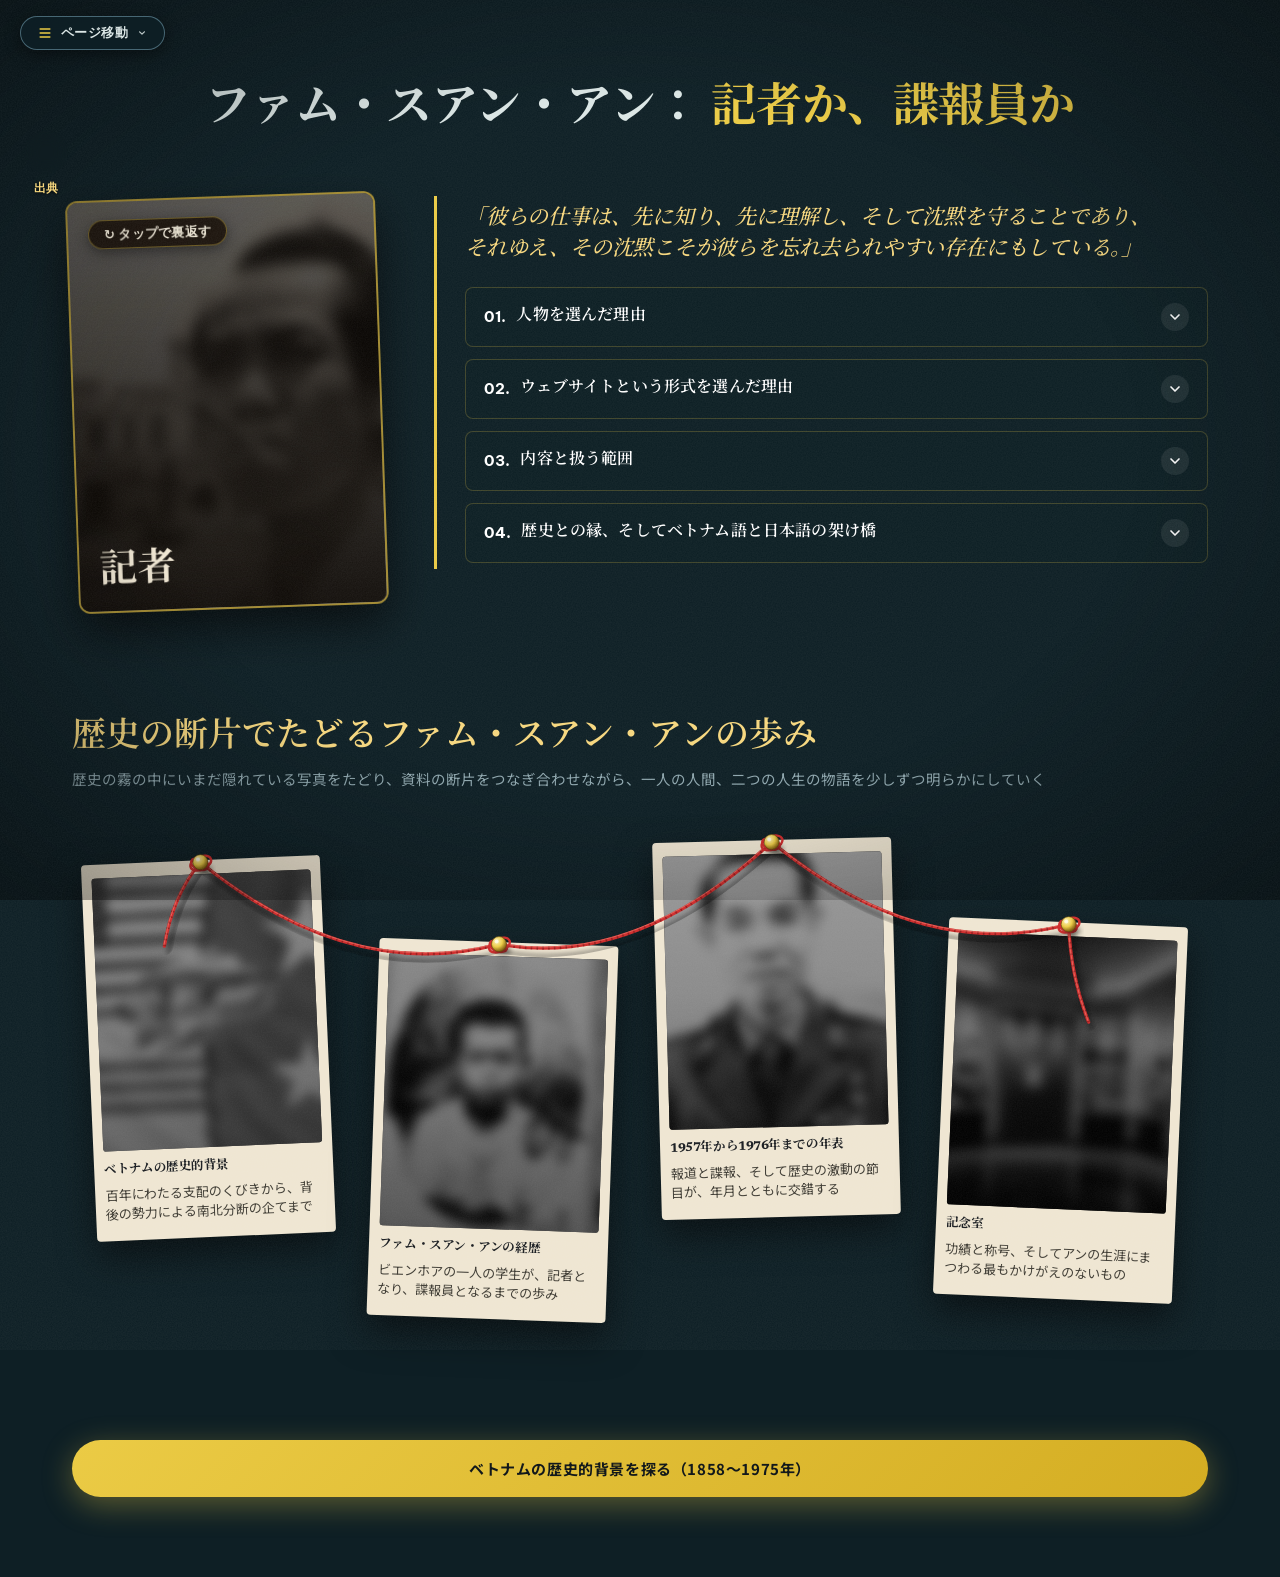
==== index.html @ 0664e12e "khung tài liệu tham khảo" ====
<!DOCTYPE html>
<html lang="ja" class="lang-ja">

<head>
  <meta charset="utf-8">
  <meta name="viewport" content="width=device-width, initial-scale=1, viewport-fit=cover">
  <title>テーマの紹介 – ファム・スアン・アン</title>
  <script>
    (function () {
      try {
        localStorage.setItem('pxa_language', 'ja');
        document.documentElement.lang = 'ja';
        document.documentElement.classList.add('lang-ja');
      } catch (e) { }
    })();
  </script>
  <link rel="preconnect" href="https://fonts.googleapis.com">
  <link rel="preconnect" href="https://fonts.gstatic.com" crossorigin>
  <link
    href="https://fonts.googleapis.com/css2?family=Be+Vietnam+Pro:ital,wght@0,300;0,400;0,500;0,600;0,700;1,400;1,600&family=Newsreader:ital,opsz,wght@0,6..72,400;0,6..72,500;0,6..72,600;0,6..72,700;1,6..72,400;1,6..72,500;1,6..72,600&family=Noto+Sans+JP:wght@400;500;700&family=Noto+Serif+JP:wght@500;600;700&display=swap"
    rel="stylesheet">
  <link rel="stylesheet" href="css/page-nav.css">
  <link rel="stylesheet" href="css/references.css">
  <style>
    :root {
      --bg: #0e1f25;
      --bg-dark: #0a161b;
      --card-bg: #16303a;
      --line: #2d4a54;
      --gold: #ebcb45;
      --gold-warm: #e6c04a;
      --gold2: #f6d77e;
      --thread: #cf2b2b;
      --paper: #efe6d2;
      --text: #dce7e6;
      --mute: #8fa7ae;
      --acc: #8fc1d4;
      --serif: "Newsreader", "Playfair Display", "Iowan Old Style", Georgia, serif;
      --sans: "Be Vietnam Pro", system-ui, -apple-system, sans-serif;
      --serif-jp: "Noto Serif JP", "Newsreader", serif;
      --sans-jp: "Noto Sans JP", "Be Vietnam Pro", sans-serif;
      box-sizing: border-box;
      padding-top: env(safe-area-inset-top, 0px);
      padding-bottom: env(safe-area-inset-bottom, 0px);
      color-scheme: dark;
    }

    html {
      scroll-padding-top: env(safe-area-inset-top, 0px);
      scroll-behavior: smooth;
    }

    *,
    *::before,
    *::after {
      box-sizing: inherit;
    }

    body {
      margin: 0;
      background: var(--bg);
      color: var(--text);
      font-family: var(--sans);
      font-size: 15px;
      line-height: 1.68;
      -webkit-font-smoothing: antialiased;
      overflow-x: hidden;
      position: relative;
    }

    /* Hiệu ứng bóng sáng và hạt grain cổ điển */
    body::before {
      content: "";
      position: fixed;
      inset: 0;
      z-index: 39;
      pointer-events: none;
      background: radial-gradient(ellipse at center, transparent 55%, rgba(0, 0, 0, .42));
    }

    body::after {
      content: "";
      position: fixed;
      left: -50%;
      top: -50%;
      width: 200%;
      height: 200%;
      z-index: 40;
      pointer-events: none;
      opacity: .05;
      background-image: url("data:image/svg+xml;utf8,<svg xmlns='http://www.w3.org/2000/svg' width='200' height='200'><filter id='n'><feTurbulence type='fractalNoise' baseFrequency='.8' numOctaves='2' stitchTiles='stitch'/><feColorMatrix values='0 0 0 0 1 0 0 0 0 1 0 0 0 0 1 0 0 0 1.2 -.1'/></filter><rect width='100%' height='100%' filter='url(%23n)'/></svg>");
      animation: grain .9s steps(5) infinite;
    }

    @keyframes grain {
      0% {
        transform: translate(0, 0);
      }

      20% {
        transform: translate(-6%, 4%);
      }

      40% {
        transform: translate(5%, -7%);
      }

      60% {
        transform: translate(-4%, -3%);
      }

      80% {
        transform: translate(7%, 5%);
      }

      100% {
        transform: translate(0, 0);
      }
    }

    .wrap {
      max-width: 1200px;
      margin: 0 auto;
      padding: 0 32px;
    }

    /* Header Hero */
    header.hero {
      padding: 82px 0 52px;
    }

    h1 {
      margin: 0;
      font-family: var(--serif);
      font-weight: 700;
      font-size: clamp(26px, 4.2vw, 46px);
      line-height: 1.25;
      color: var(--text);
      text-align: center;
      position: relative;
      transition: filter .35s;
      letter-spacing: -0.01em;
    }

    h1:hover {
      filter: drop-shadow(0 0 18px rgba(235, 203, 69, .45));
    }

    h1::after {
      content: attr(data-text);
      position: absolute;
      inset: 0;
      color: transparent;
      background: radial-gradient(circle 120px at var(--x, 50%) var(--y, 50%), #fff 0, rgba(246, 215, 126, .9) 35%, rgba(246, 215, 126, 0) 100%);
      -webkit-background-clip: text;
      background-clip: text;
      opacity: 0;
      transition: opacity .3s;
      pointer-events: none;
    }

    h1:hover::after {
      opacity: 1;
    }

    h1 .a {
      color: var(--text);
    }

    h1 .b {
      color: var(--gold);
    }

    /* Bố cục Intro: Poster + Lead */
    .intro {
      display: grid;
      grid-template-columns: 310px 1fr;
      gap: 52px;
      align-items: start;
      margin-top: 56px;
    }

    /* Poster 3D Flip Card */
    .poster {
      aspect-ratio: 3/4;
      position: relative;
      perspective: 1200px;
      transform: rotate(-2deg);
      cursor: pointer;
      -webkit-tap-highlight-color: transparent;
    }

    .poster:focus-visible {
      outline: 2px solid var(--gold);
      outline-offset: 8px;
      border-radius: 4px;
    }

    .flip {
      position: absolute;
      inset: 0;
      transform-style: preserve-3d;
      transition: transform .85s cubic-bezier(.4, .2, .2, 1);
    }

    .poster.flipped .flip {
      transform: rotateY(180deg);
    }

    .poster:not(.flipped):hover .flip {
      transform: rotateY(-6deg);
    }

    .face {
      position: absolute;
      inset: 0;
      overflow: hidden;
      border-radius: 12px;
      border: 2px solid rgba(235, 203, 69, 0.65);
      box-shadow: 0 20px 45px rgba(0, 0, 0, .65);
      -webkit-backface-visibility: hidden;
      backface-visibility: hidden;
    }

    .face::before {
      content: "";
      position: absolute;
      inset: 0;
      z-index: 1;
    }

    .face.front {
      background: #1c140d;
    }

    .face.front::before {
      background: linear-gradient(180deg, rgba(28, 20, 13, .3), rgba(14, 10, 6, .94));
    }

    .face.back {
      transform: rotateY(180deg);
      background: linear-gradient(160deg, #16303a, #0a161b);
    }

    .face.back::before {
      background: linear-gradient(180deg, transparent 45%, rgba(10, 22, 27, .92));
    }

    .face .hint {
      position: absolute;
      top: 18px;
      z-index: 2;
      padding: 7px 15px;
      border-radius: 999px;
      font-family: var(--sans);
      font-weight: 600;
      font-size: 13px;
      line-height: 1;
      backdrop-filter: blur(8px);
      -webkit-backdrop-filter: blur(8px);
      box-shadow: 0 4px 14px rgba(0, 0, 0, .45);
      letter-spacing: .02em;
    }

    .front .hint {
      left: 20px;
      background: rgba(26, 17, 10, .88);
      color: #f5eedc;
      border: 1px solid rgba(235, 203, 69, .4);
    }

    .back .hint {
      right: 20px;
      background: rgba(14, 31, 37, .88);
      color: #e4ecef;
      border: 1px solid rgba(235, 203, 69, .4);
    }

    .face .n {
      position: absolute;
      left: 20px;
      bottom: 20px;
      right: 20px;
      z-index: 2;
      font-family: var(--serif);
      font-weight: 700;
      font-size: 38px;
      line-height: 1;
      margin: 0;
    }

    .front .n {
      color: var(--paper);
    }

    .back .n {
      color: var(--text);
    }

    .face .photo {
      position: absolute;
      inset: -15px;
      z-index: 0;
      background-size: cover;
      background-repeat: no-repeat;
      filter: grayscale(1) contrast(1.15) brightness(.48) blur(6.5px);
      transition: filter .35s ease;
    }

    .front .photo {
      background-image: url('assets/images/GioiThieuDeTai/GioiThieuDeTai_NB.jpg');
      background-position: 60% 20%;
      filter: grayscale(1) sepia(.2) contrast(1.15) brightness(.45) blur(6.5px);
    }

    .back .photo {
      background-image: url('assets/images/GioiThieuDeTai/GioiThieuDeTai_TB.jpg');
      background-position: 50% 25%;
      filter: grayscale(1) contrast(1.15) brightness(.48) blur(6.5px);
    }

    /* Lead Text */
    .lead {
      border-left: 3.5px solid var(--gold);
      padding: 4px 0 6px 28px;
    }

    .lead blockquote {
      margin: 0 0 24px;
      font-family: var(--serif);
      font-style: italic;
      font-weight: 500;
      font-size: clamp(19px, 2.3vw, 26px);
      line-height: 1.45;
      color: var(--gold2);
      position: relative;
    }

    .lead blockquote.typing::after {
      content: "";
      display: inline-block;
      width: 2.5px;
      height: 1em;
      margin-left: 4px;
      background: var(--gold);
      vertical-align: -.15em;
      animation: blink .7s steps(1) infinite;
    }

    @keyframes blink {
      50% {
        opacity: 0;
      }
    }

    /* Accordion Giới thiệu đề tài */
    .lead-accordion {
      margin-top: 24px;
      display: flex;
      flex-direction: column;
      gap: 12px;
      width: 100%;
      max-width: 100%;
    }

    .acc-item {
      background: rgba(14, 31, 37, 0.45);
      border: 1px solid rgba(235, 203, 69, 0.22);
      border-radius: 8px;
      overflow: hidden;
      transition: background 0.3s ease, border-color 0.3s ease, box-shadow 0.3s ease;
    }

    .acc-item:hover {
      border-color: rgba(235, 203, 69, 0.45);
      background: rgba(18, 38, 45, 0.65);
    }

    .acc-item.open {
      background: rgba(14, 31, 37, 0.9);
      border-color: rgba(235, 203, 69, 0.6);
      box-shadow: 0 10px 28px rgba(0, 0, 0, 0.35);
    }

    .acc-trigger {
      width: 100%;
      display: flex;
      align-items: center;
      justify-content: space-between;
      gap: 16px;
      padding: 15px 18px;
      background: transparent;
      border: none;
      color: inherit;
      cursor: pointer;
      text-align: left;
      font: inherit;
      outline: none;
    }

    .acc-trigger:focus-visible {
      outline: 2px solid var(--gold);
      outline-offset: -2px;
    }

    .acc-heading {
      margin: 0;
      font-family: var(--serif);
      font-weight: 600;
      font-size: 16px;
      line-height: 1.4;
      color: #fff;
      letter-spacing: .01em;
      display: flex;
      align-items: center;
      gap: 10px;
    }

    .acc-heading b {
      color: #fff;
      font-family: var(--sans);
      font-size: 15px;
      font-weight: 700;
      flex-shrink: 0;
      transition: color 0.25s ease;
    }

    .acc-title {
      color: #fff;
      transition: color 0.25s ease;
    }

    .acc-item:hover .acc-heading b,
    .acc-item:hover .acc-title,
    .acc-item.open .acc-heading b,
    .acc-item.open .acc-title {
      color: var(--gold);
    }

    .acc-icon {
      flex-shrink: 0;
      width: 28px;
      height: 28px;
      display: flex;
      align-items: center;
      justify-content: center;
      border-radius: 50%;
      background: rgba(255, 255, 255, 0.08);
      color: #fff;
      transition: transform 0.35s cubic-bezier(0.16, 1, 0.3, 1), background 0.3s ease, color 0.3s ease;
    }

    .acc-item:hover .acc-icon {
      background: rgba(235, 203, 69, 0.18);
      color: var(--gold);
    }

    .acc-item.open .acc-icon {
      transform: rotate(180deg);
      background: rgba(235, 203, 69, 0.28);
      color: var(--gold);
    }

    .acc-panel {
      display: grid;
      grid-template-rows: 0fr;
      transition: grid-template-rows 0.35s cubic-bezier(0.16, 1, 0.3, 1);
    }

    .acc-item.open .acc-panel {
      grid-template-rows: 1fr;
    }

    .acc-panel-inner {
      overflow: hidden;
      padding: 0 18px;
      transition: padding 0.35s cubic-bezier(0.16, 1, 0.3, 1);
    }

    .acc-item.open .acc-panel-inner {
      padding: 0 18px 18px 18px;
    }

    .acc-panel-inner p {
      margin: 0;
      border-top: 1px dashed rgba(235, 203, 69, 0.2);
      padding-top: 14px;
      color: #c4d3d7;
      font-size: 14px;
      line-height: 1.75;
      font-family: var(--sans);
    }

    /* Section Board: 4 lối vào câu chuyện */
    .board {
      padding: 56px 0 90px;
    }

    .board h2 {
      font-family: var(--serif);
      font-weight: 600;
      font-size: clamp(23px, 3.2vw, 34px);
      line-height: 1.25;
      color: var(--gold2);
      margin: 0 0 8px;
    }

    .board .sub {
      color: var(--mute);
      margin: 0 0 38px;
      max-width: none;
      font-size: 14.5px;
      white-space: nowrap;
    }

    /* Dây nối hồ sơ (.strings) */
    .strings {
      position: relative;
      height: 520px;
    }

    .strings svg {
      position: absolute;
      inset: 0;
      width: 100%;
      height: 100%;
      z-index: 3;
      pointer-events: none;
      overflow: visible;
    }

    .reveal {
      fill: none;
      stroke: #fff;
      stroke-width: 18;
      stroke-linecap: round;
      stroke-dasharray: 1;
      stroke-dashoffset: 1;
    }

    .strings.on .reveal {
      stroke-dashoffset: 0;
      transition: stroke-dashoffset 3.2s ease-in-out;
    }

    .loop {
      fill: none;
      stroke: #cf2b2b;
      stroke-width: 2.4;
      opacity: 0;
    }

    .strings.on .loop {
      opacity: 1;
      transition: opacity .5s;
    }

    .card {
      position: absolute;
      width: 21%;
      background: var(--paper);
      color: #1a1d21;
      padding: 14px 10px 18px;
      border-radius: 4px;
      box-shadow: 0 16px 36px rgba(0, 0, 0, .55);
      text-decoration: none;
      transition: transform .25s cubic-bezier(0.16, 1, 0.3, 1), box-shadow .25s ease;
      display: block;
      cursor: pointer;
    }

    .card:hover,
    .card:focus-visible {
      box-shadow: 0 24px 45px rgba(0, 0, 0, .75);
      outline: 2.5px solid var(--gold);
      outline-offset: 4px;
    }

    .card::before {
      display: none;
      content: "";
      position: absolute;
      left: 50%;
      top: -7px;
      width: 16px;
      height: 16px;
      margin-left: -8px;
      border-radius: 50%;
      background: radial-gradient(circle at 35% 30%, #ff7a6b, var(--thread) 60%, #7a1414);
      z-index: 4;
      box-shadow: 0 3px 6px rgba(0, 0, 0, .6);
    }

    .ph {
      aspect-ratio: 4/5;
      margin-bottom: 12px;
      position: relative;
      overflow: hidden;
      display: flex;
      align-items: flex-end;
      padding: 10px 12px;
      font-family: var(--serif);
      font-weight: 700;
      font-size: 26px;
      line-height: 1;
      color: #fff;
      text-shadow: 0 2px 4px rgba(0, 0, 0, .85);
      border-radius: 3px;
      background: #111;
    }

    .ph::before {
      content: "";
      position: absolute;
      inset: -12px;
      background-size: cover;
      background-position: center;
      background-repeat: no-repeat;
      filter: grayscale(1) contrast(1.15) brightness(.62) blur(6px);
      z-index: 1;
      transition: transform .35s ease;
    }

    .card:hover .ph::before {
      transform: scale(1.04);
    }

    .ph::after {
      content: "";
      position: absolute;
      inset: 0;
      background: linear-gradient(180deg, rgba(0, 0, 0, 0.04) 0%, rgba(0, 0, 0, 0.12) 50%, rgba(0, 0, 0, 0.3) 100%);
      z-index: 2;
      pointer-events: none;
    }

    .card h3 {
      margin: 0 0 6px;
      font-family: var(--serif);
      font-weight: 700;
      font-size: clamp(11.5px, 0.98vw, 14.5px);
      letter-spacing: -0.035em;
      line-height: 1.25;
      color: #1a1d21;
      white-space: nowrap;
    }

    .card p {
      margin: 0;
      font-family: var(--sans);
      font-size: 13px;
      line-height: 1.48;
      color: #3f3c34;
    }

    .c1 {
      left: 1.5%;
      top: 30px;
      transform: rotate(-2.5deg);
    }

    .c1 .ph::before {
      background-image: url('assets/images/GioiThieuDeTai/GioiThieuDeTai_CoBonPhe.jpg');
      background-position: center center;
    }

    .c2 {
      left: 26.5%;
      top: 112px;
      transform: rotate(2deg);
    }

    .c2 .ph::before {
      background-image: url('assets/images/GioiThieuDeTai/GioiThieuDeTai_PXAVaoNam1936.jpg');
      background-position: center 25%;
    }

    .c3 {
      left: 51.5%;
      top: 10px;
      transform: rotate(-1.5deg);
    }

    .c3 .ph::before {
      background-image: url('assets/images/GioiThieuDeTai/GioiThieuDeTai_Timeline.jpg');
      background-position: center center;
    }

    .c4 {
      left: 76.5%;
      top: 92px;
      transform: rotate(2.5deg);
    }

    .c4 .ph::before {
      background-image: url('assets/images/GioiThieuDeTai/GioiThieuDeTai_NhaTuongNiem.jpg');
      background-position: center 40%;
    }

    .seg {
      opacity: 0;
      transition: opacity .25s;
      pointer-events: none;
    }

    .seg.hot {
      opacity: 1;
    }

    /* Nút lớn khám phá tiếp */
    .next {
      display: block;
      margin: 0 0 80px;
      padding: 18px 26px;
      border-radius: 999px;
      text-align: center;
      text-decoration: none;
      font-family: var(--sans);
      font-weight: 700;
      font-size: clamp(13px, 1.6vw, 15px);
      line-height: 1.4;
      text-transform: uppercase;
      letter-spacing: .04em;
      color: #12181b;
      background: linear-gradient(135deg, #ebcb45 0%, #d4ad22 100%);
      box-shadow: 0 8px 30px rgba(235, 203, 69, .35);
      transition: box-shadow .25s, transform .25s;
    }

    .next:hover,
    .next:focus-visible {
      box-shadow: 0 12px 38px rgba(235, 203, 69, .55);
      transform: translateY(-2px);
      outline: 2px solid var(--paper);
      outline-offset: 4px;
    }

    /* ==========================================================================
       BỘ CHỌN ĐA NGÔN NGỮ NỔI: TIẾNG VIỆT / TIẾNG NHẬT (GÓC TRÊN BÊN PHẢI)
       ========================================================================== */
    .lang-switcher {
      position: fixed;
      top: 16px;
      right: 20px;
      z-index: 120;
      display: inline-flex;
      align-items: center;
      gap: 3px;
      padding: 4px 6px;
      background: rgba(14, 31, 37, 0.92);
      border: 1.5px solid rgba(143, 193, 212, 0.35);
      border-radius: 999px;
      backdrop-filter: blur(8px);
      -webkit-backdrop-filter: blur(8px);
      box-shadow: 0 4px 16px rgba(0, 0, 0, .45);
      transition: border-color .2s, transform .2s;
      font-family: var(--sans);
    }

    .lang-switcher:hover {
      border-color: var(--gold);
      transform: translateY(-1px);
    }

    .lang-btn {
      background: transparent;
      border: 0;
      color: var(--mute);
      font-family: inherit;
      font-size: 12px;
      font-weight: 600;
      padding: 5px 12px;
      border-radius: 999px;
      cursor: pointer;
      letter-spacing: .03em;
      transition: all .2s ease;
    }

    .lang-btn:hover {
      color: #fff;
    }

    .lang-btn.active {
      background: linear-gradient(135deg, #ebcb45 0%, #d4ad22 100%);
      color: #12181b;
      box-shadow: 0 2px 8px rgba(235, 203, 69, .35);
    }

    .lang-divider {
      color: rgba(255, 255, 255, 0.2);
      font-size: 11px;
      user-select: none;
    }

    @media (max-width: 720px) {
      .lang-switcher {
        top: 12px;
        right: 12px;
        padding: 3px 5px;
      }

      .lang-btn {
        padding: 4px 8px;
        font-size: 11px;
      }
    }

    /* Footer */
    footer {
      border-top: 1px solid var(--line);
      padding: 26px 0 32px;
      color: var(--mute);
      font-size: 13.5px;
      text-align: center;
    }

    /* Định dạng font tiếng Nhật */
    html[lang=ja] body,
    html[lang=ja] .next,
    html[lang=ja] .card p,
    html[lang=ja] .lead p,
    html[lang=ja] footer {
      font-family: var(--sans-jp);
      text-wrap: normal;
      line-break: strict;
      word-break: normal;
      overflow-wrap: break-word;
    }

    html[lang=ja] .acc-panel-inner p {
      font-family: var(--sans-jp);
      text-wrap: pretty;
      line-break: strict;
      word-break: normal;
      overflow-wrap: break-word;
    }

    /* Tiêu đề và số năm dùng Newsreader (kết hợp Noto Serif JP cho chữ Nhật) */
    html[lang=ja] h1,
    html[lang=ja] h2,
    html[lang=ja] h3,
    html[lang=ja] .poster .n,
    html[lang=ja] .yr,
    html[lang=ja] .year,
    html[lang=ja] .poster small {
      font-family: "Newsreader", "Noto Serif JP", serif;
      text-wrap: normal;
      line-break: strict;
      word-break: normal;
    }

    html[lang=ja] .card h3 {
      font-family: "Newsreader", "Noto Serif JP", serif;
      text-wrap: normal;
      white-space: nowrap;
      letter-spacing: -0.035em;
      line-break: strict;
      word-break: normal;
    }

    /* Trích dẫn các thứ dùng Noto Serif JP */
    html[lang=ja] blockquote,
    html[lang=ja] .lead blockquote,
    html[lang=ja] q,
    html[lang=ja] cite {
      font-family: "Noto Serif JP", "Newsreader", serif;
      text-wrap: normal;
      width: 100%;
      line-break: strict;
      word-break: normal;
    }

    html[lang=ja] .lead blockquote {
      font-size: clamp(16px, 1.8vw, 21px);
      line-height: 1.5;
      letter-spacing: -0.01em;
      white-space: pre-line;
    }

    /* Responsive */
    @media (max-width: 860px) {
      .board .sub {
        white-space: normal;
      }

      .intro {
        grid-template-columns: 1fr;
        gap: 36px;
      }

      .poster {
        max-width: 290px;
        margin: 0 auto;
      }

      .strings {
        height: auto;
        padding-left: 34px;
        display: grid;
        gap: 34px;
      }

      .strings svg {
        display: none;
      }

      .strings::before {
        content: "";
        position: absolute;
        left: 10px;
        top: 0;
        bottom: 0;
        width: 2.5px;
        background: var(--thread);
      }

      .card {
        position: relative;
        width: 100%;
        left: auto !important;
        top: auto !important;
        transform: none !important;
      }

      .card::before {
        display: block;
        left: -24px;
        top: 22px;
        margin: 0;
      }

      .ph {
        aspect-ratio: 16/9;
      }
    }

    @media (prefers-reduced-motion: reduce) {

      .flip,
      .next,
      .card,
      .lead blockquote.typing::after,
      body::after {
        transition: none !important;
        animation: none !important;
      }

      .poster:not(.flipped):hover .flip {
        transform: none;
      }

      .reveal {
        stroke-dashoffset: 0 !important;
        transition: none !important;
      }

      .loop {
        opacity: 1;
        transition: none !important;
      }
    }
  </style>
</head>

<body>
  <!-- Bộ điều hướng chuyển trang dạng dropdown (ở góc trên bên trái) -->
  <nav class="page-nav-dropdown" id="pageNavDropdown" aria-label="Điều hướng các trang">
    <button type="button" class="page-nav-btn" id="pageNavBtn" aria-expanded="false" aria-haspopup="true"
      title="Chuyển đến trang khác">
      <svg class="page-nav-icon" viewBox="0 0 20 20" fill="currentColor" width="16" height="16" aria-hidden="true">
        <path fill-rule="evenodd"
          d="M3 5a1 1 0 011-1h12a1 1 0 110 2H4a1 1 0 01-1-1zm0 5a1 1 0 011-1h12a1 1 0 110 2H4a1 1 0 01-1-1zm0 5a1 1 0 011-1h12a1 1 0 110 2H4a1 1 0 01-1-1z"
          clip-rule="evenodd"></path>
      </svg>
      <span class="page-nav-label" id="pageNavLabel">Chuyển trang</span>
      <svg class="page-nav-arrow" viewBox="0 0 20 20" fill="currentColor" width="12" height="12" aria-hidden="true">
        <path fill-rule="evenodd"
          d="M5.293 7.293a1 1 0 011.414 0L10 10.586l3.293-3.293a1 1 0 111.414 1.414l-4 4a1 1 0 01-1.414 0l-4-4a1 1 0 010-1.414z"
          clip-rule="evenodd"></path>
      </svg>
    </button>
    <div class="page-nav-menu" id="pageNavMenu" role="menu">
      <div class="page-nav-header">
        <span class="page-nav-header-title" id="pageNavHeaderTitle">DANH MỤC TRANG</span>
      </div>
      <a href="index.html" class="page-nav-item active" data-page="intro" role="menuitem">
        <span class="page-nav-item-icon">📖</span>
        <span class="page-nav-item-text" data-vi="1. Giới thiệu đề tài" data-ja="1. テーマの紹介">1. Giới thiệu đề
          tài</span>
        <span class="page-nav-curr-tag" data-vi="Đang xem" data-ja="表示中">Đang xem</span>
      </a>
      <a href="context.html" class="page-nav-item" data-page="context" role="menuitem">
        <span class="page-nav-item-icon">⏳</span>
        <span class="page-nav-item-text" data-vi="2. Bối cảnh lịch sử" data-ja="2. 歴史的背景">2. Bối cảnh lịch sử</span>
        <span class="page-nav-curr-tag" data-vi="Đang xem" data-ja="表示中">Đang xem</span>
      </a>
      <a href="bio.html" class="page-nav-item" data-page="bio" role="menuitem">
        <span class="page-nav-item-icon">👤</span>
        <span class="page-nav-item-text" data-vi="3. Tiểu sử (Trước 1957)" data-ja="3. 経歴（1957年以前）">3. Tiểu sử (Trước
          1957)</span>
        <span class="page-nav-curr-tag" data-vi="Đang xem" data-ja="表示中">Đang xem</span>
      </a>
      <a href="timeline.html" class="page-nav-item" data-page="timeline" role="menuitem">
        <span class="page-nav-item-icon">⏱️</span>
        <span class="page-nav-item-text" data-vi="4. Dòng thời gian (1957–1976)" data-ja="4. 年表（1957～1976年）">4.
          Dòng thời gian (1957–1976)</span>
        <span class="page-nav-curr-tag" data-vi="Đang xem" data-ja="表示中">Đang xem</span>
      </a>
      <a href="postwar.html" class="page-nav-item" data-page="postwar" role="menuitem">
        <span class="page-nav-item-icon">🕊️</span>
        <span class="page-nav-item-text" data-vi="5. Phòng lưu niệm Phạm Xuân Ẩn" data-ja="5. 諜報員ファム・スアン・アン記念館">5. Phòng
          lưu niệm
          Phạm Xuân Ẩn</span>
        <span class="page-nav-curr-tag" data-vi="Đang xem" data-ja="表示中">Đang xem</span>
      </a>
    </div>
  </nav>

  <!-- Nút Nguồn nổi duy nhất kéo theo dọc trang Giới thiệu đề tài -->
  <button type="button" class="ref-trigger-btn page-floating-ref-btn" id="introPageRefBtn" aria-label="Xem tài liệu tham khảo & nguồn trích dẫn" title="Xem tài liệu tham khảo & nguồn trích dẫn">
    <div class="ref-btn-icon-circle">
      <svg viewBox="0 0 24 24" fill="none" stroke="currentColor" stroke-width="1.8" stroke-linecap="round" stroke-linejoin="round" aria-hidden="true">
        <path d="M2 3h6a4 4 0 0 1 4 4v14a3 3 0 0 0-3-3H2z"></path>
        <path d="M22 3h-6a4 4 0 0 0-4 4v14a3 3 0 0 1 3-3h7z"></path>
      </svg>
    </div>
    <span class="ref-btn-label">Nguồn</span>
  </button>

  <!-- Bộ chọn đa ngôn ngữ nổi đã được gỡ bỏ -->

  <div class="wrap">
    <header class="hero">
      <h1 data-text="ファム・スアン・アン：記者か、諜報員か"><span class="a">ファム・スアン・アン：</span> <span class="b">記者か、諜報員か</span></h1>
      <div class="intro">
        <!-- Poster 3D lật 2 mặt -->
        <div class="poster" id="poster" role="button" tabindex="0" aria-pressed="false"
          aria-label="ファム・スアン・アンのポスター：タップで記者の面と諜報員の面を切り替え">
          <div class="flip">
            <div class="face front">
              <div class="photo" aria-hidden="true"></div>
              <span class="hint">↻ タップで裏返す</span>
              <div class="n">記者</div>
            </div>
            <div class="face back">
              <div class="photo" aria-hidden="true"></div>
              <span class="hint">↻ タップで裏返す</span>
              <div class="n">諜報員</div>
            </div>
          </div>
        </div>

        <!-- Khối diễn giải đề tài (Dạng Accordion bấm mở) -->
        <div class="lead">
          <blockquote>「彼らの仕事は、先に知り、先に理解し、そして沈黙を守ることであり、
            それゆえ、その沈黙こそが彼らを忘れ去られやすい存在にもしている。」</blockquote>

          <div class="lead-accordion" id="leadAccordion">
            <div class="acc-item">
              <button type="button" class="acc-trigger" aria-expanded="false">
                <h3 class="acc-heading"><b>01.</b> <span class="acc-title">人物を選んだ理由</span></h3>
                <span class="acc-icon" aria-hidden="true">
                  <svg viewBox="0 0 24 24" width="16" height="16" fill="none" stroke="currentColor" stroke-width="2.5"
                    stroke-linecap="round" stroke-linejoin="round">
                    <polyline points="6 9 12 15 18 9"></polyline>
                  </svg>
                </span>
              </button>
              <div class="acc-panel">
                <div class="acc-panel-inner">
                  <p>
                    ベトナムの抗戦といえば、人々はディエンビエンフーの勝利のような輝かしい勝利や、ヴォー・グエン・ザップ大将のように歴史に名を刻んだ将軍たちを思い浮かべることが多い。しかし、それらの勝利を支えたものには、戦線の背後で人知れず活動した人々、すなわち諜報部門の<span
                      style="white-space:nowrap">存在もあった。</span><br><br>調べ始めると、私たちは、これがあまり知られていない空白であり、そこにはファム・ゴック・タオ、ヴー・ゴック・ニャ、ダン・チャン・ドゥックなど、人生も名前もすべて闇の中に捧げた大勢の人々がいることに気づいた。その中でも、ファム・スアン・アンは、二つの顔を持つその生涯によって、私たちを特に強く<span
                      style="white-space:nowrap">引きつけた。</span><br><br>ファム・スアン・アンは、498件の報告と戦略文書を根拠地に送った諜報員であると同時に、ロイター通信と『タイム』誌の優れた記者でもあった。まさにこの二つの役割を併せ持っていたことが、私たちのプロジェクトの<span
                      style="white-space:nowrap">出発点となった。</span>
                  </p>
                </div>
              </div>
            </div>

            <div class="acc-item">
              <button type="button" class="acc-trigger" aria-expanded="false">
                <h3 class="acc-heading"><b>02.</b> <span class="acc-title">ウェブサイトという形式を選んだ理由</span></h3>
                <span class="acc-icon" aria-hidden="true">
                  <svg viewBox="0 0 24 24" width="16" height="16" fill="none" stroke="currentColor" stroke-width="2.5"
                    stroke-linecap="round" stroke-linejoin="round">
                    <polyline points="6 9 12 15 18 9"></polyline>
                  </svg>
                </span>
              </button>
              <div class="acc-panel">
                <div class="acc-panel-inner">
                  <p>
                    ファム・スアン・アンの生涯は、ラリー・バーマンの『完璧なスパイ』、ジャン・クロード・ポモンティの『おとなしいベトナム人』、グエン・ティ・ゴック・ハイの『ファム・スアン・アン――名前のとおりに生きた男』をはじめ、多くの書籍や記事で語られてきた。そのため、私たちが関心を寄せたのは、それらの資料を新しい形でいかに読者にとって身近なものにするかということであった。<br><br>この方向性から、私たちは年表、写真、歴史資料を組み合わせたウェブサイトを作成した。節目を時系列に沿って並べることで、読者はアンの歩みを容易にたどることができ、同時に、記者としての活動、諜報任務、そしてベトナム史の激動との関係をはっきりと<span
                      style="white-space:nowrap">見て取ることができる。</span>
                  </p>
                </div>
              </div>
            </div>

            <div class="acc-item">
              <button type="button" class="acc-trigger" aria-expanded="false">
                <h3 class="acc-heading"><b>03.</b> <span class="acc-title">内容と扱う範囲</span></h3>
                <span class="acc-icon" aria-hidden="true">
                  <svg viewBox="0 0 24 24" width="16" height="16" fill="none" stroke="currentColor" stroke-width="2.5"
                    stroke-linecap="round" stroke-linejoin="round">
                    <polyline points="6 9 12 15 18 9"></polyline>
                  </svg>
                </span>
              </button>
              <div class="acc-panel">
                <div class="acc-panel-inner">
                  <p>
                    このウェブサイトは、ベトナムの歴史的背景から始まり、ファム・スアン・アンの幼少期と1945年8月に革命に参加するという転機を経て、アメリカでのジャーナリズム留学に向けた準備と出発に至るまで、読者を<span
                      style="white-space:nowrap">導いていく。</span><br><br>このウェブサイトの中心となるのは、アンが記者と諜報員という二つの顔を持って同時に活動し、やがて秘密活動の年月が幕を閉じ、諜報員としての正体が公になるまでの、1957～1976年の<span
                      style="white-space:nowrap">時期である。</span><br><br>また、このウェブサイトでは、アンの戦功や功績、そして戦後の質素な暮らしについても紹介しており、読者が特別な活動の年月の背後にある人物像を、より全体的に<span
                      style="white-space:nowrap">捉えられるようにしている。</span>
                  </p>
                </div>
              </div>
            </div>

            <div class="acc-item">
              <button type="button" class="acc-trigger" aria-expanded="false">
                <h3 class="acc-heading"><b>04.</b> <span class="acc-title">歴史との縁、そしてベトナム語と日本語の架け橋</span></h3>
                <span class="acc-icon" aria-hidden="true">
                  <svg viewBox="0 0 24 24" width="16" height="16" fill="none" stroke="currentColor" stroke-width="2.5"
                    stroke-linecap="round" stroke-linejoin="round">
                    <polyline points="6 9 12 15 18 9"></polyline>
                  </svg>
                </span>
              </button>
              <div class="acc-panel">
                <div class="acc-panel-inner">
                  <p>
                    このプロジェクトは、グエン・ティ・ゴック・ハイの著書『ファム・スアン・アン――名前のとおりに生きた男』を翻訳者の澁谷由紀が日本語に訳したものに、私たちが偶然出会ったという、特別な縁から始まった。そのことがきっかけとなり、私たちは大学の4年間学んできた日本語そのものを使って、その物語を新しい形で語り継ぎ、ベトナム民族の英雄を世界の人々に<span
                      style="white-space:nowrap">紹介したいと考えるようになった。</span><br><br>さらに、これは私たちがファム・スアン・アンに、そしてより広くは、今日のベトナムに平和をもたらすために人知れず尽くし、犠牲となった世代の人々に、感謝の気持ちを表す方法でもある。私たちは、一つのウェブサイトでアンの生涯をすべて語り尽くすことはできず、闇の中に眠ったままの人々すべての名を挙げることもできないと<span
                      style="white-space:nowrap">理解している。</span><br><br>しかし、読んだあとに、ファム・スアン・アンを知り、どのような人物であったかを理解し、その背後には人知れず生きた数多くの人々がいたことを心に留めてくれる人が一人でも増えたなら、それは私たちにとって<span
                      style="white-space:nowrap">意義ある成功である。</span>
                  </p>
                </div>
              </div>
            </div>
          </div>
        </div>
      </div>
    </header>

    <!-- Khối 4 lối vào câu chuyện -->
    <section class="board">
      <h2>歴史の断片でたどるファム・スアン・アンの歩み</h2>
      <p class="sub">歴史の霧の中にいまだ隠れている写真をたどり、資料の断片をつなぎ合わせながら、一人の人間、二つの人生の物語を少しずつ明らかにしていく</p>
      <div class="strings" id="strings">
        <svg id="web" aria-hidden="true"></svg>
        <a class="card c1" href="javascript:void(0)">
          <div class="ph"></div>
          <h3>ベトナムの歴史的背景</h3>
          <p>百年にわたる支配のくびきから、背後の勢力による南北分断の企てまで</p>
        </a>
        <a class="card c2" href="javascript:void(0)">
          <div class="ph"></div>
          <h3>ファム・スアン・アンの経歴</h3>
          <p>ビエンホアの一人の学生が、記者となり、諜報員となるまでの歩み</p>
        </a>
        <a class="card c3" href="javascript:void(0)">
          <div class="ph"></div>
          <h3>1957年から1976年までの年表</h3>
          <p>報道と諜報、そして歴史の激動の節目が、年月とともに交錯する</p>
        </a>
        <a class="card c4" href="javascript:void(0)">
          <div class="ph"></div>
          <h3>記念室</h3>
          <p>功績と称号、そしてアンの生涯にまつわる最もかけがえのないもの</p>
        </a>
      </div>
    </section>

    <!-- Nút lớn dẫn sang trang Bối cảnh lịch sử -->
    <a class="next" href="context.html">ベトナムの歴史的背景を探る（1858～1975年）</a>
  </div>

  <!-- Nạp các script chung của hệ thống -->
  <script src="js/lang.js"></script>
  <script src="js/page-nav.js"></script>

  <script>
    var s = document.getElementById('strings'),
      svg = document.getElementById('web'),
      NS = 'http://www.w3.org/2000/svg';
    var h1 = document.querySelector('h1'),
      bq = document.querySelector('.lead blockquote');
    var reduce = window.matchMedia('(prefers-reduced-motion:reduce)').matches;
    var P = [], W_ = [], upd = [], segs = [];

    function E(t, a, p) {
      var e = document.createElementNS(NS, t);
      for (var k in a) e.setAttribute(k, a[k]);
      (p || svg).appendChild(e);
      return e;
    }

    function segD(i) {
      var w = W_[i], b = P[i];
      if (i === 0) {
        var sx = b.x - 36, sy = b.y + 84,
          mx = (sx + b.x) / 2, my = (sy + b.y) / 2,
          cx = b.x - 28, cy = b.y + 34;
        return 'M' + sx + ' ' + sy + ' Q' + (mx + (cx - mx) * w) + ' ' + (my + (cy - my) * w) + ' ' + b.x + ' ' + b.y;
      }
      var a = P[i - 1], L = Math.hypot(b.x - a.x, b.y - a.y);
      return 'M' + a.x + ' ' + a.y + ' Q' + ((a.x + b.x) / 2) + ' ' + ((a.y + b.y) / 2 + L * .26 * w) + ' ' + b.x + ' ' + b.y;
    }

    function fullD() {
      var d = segD(0);
      for (var i = 1; i < P.length; i++) d += segD(i).replace(/^M[^Q]*/, ' ');
      var z = P[P.length - 1];
      return d + ' Q' + (z.x + 2) + ' ' + (z.y + 52) + ' ' + (z.x + 20) + ' ' + (z.y + 98);
    }

    function redraw() {
      var d = fullD();
      upd.forEach(function (e) { e.setAttribute('d', d); });
      segs.forEach(function (pr, i) {
        var sd = segD(i);
        pr.forEach(function (e) { e.setAttribute('d', sd); });
      });
    }

    function build() {
      svg.innerHTML = '';
      upd = [];
      segs = [];
      if (window.matchMedia('(max-width:860px)').matches) return;
      var W = s.clientWidth, H = s.clientHeight;
      svg.setAttribute('viewBox', '0 0 ' + W + ' ' + H);
      svg.setAttribute('width', W);
      svg.setAttribute('height', H);

      P = [].map.call(s.querySelectorAll('.card'), function (c) {
        var m = getComputedStyle(c).transform, a = 0;
        if (m && m !== 'none') {
          var v = m.match(/matrix\(([^)]+)\)/)[1].split(',');
          a = Math.atan2(+v[1], +v[0]);
        }
        var r = c.offsetHeight / 2 - 2,
          cx = c.offsetLeft + c.offsetWidth / 2,
          cy = c.offsetTop + c.offsetHeight / 2;
        return { x: cx + r * Math.sin(a), y: cy - r * Math.cos(a) };
      });
      W_ = P.map(function () { return 1; });

      var d = fullD();
      var df = E('defs');
      var f = E('filter', { id: 'bl', x: '-20%', y: '-20%', width: '140%', height: '140%' }, df);
      E('feGaussianBlur', { stdDeviation: '2.5' }, f);

      var g = E('radialGradient', { id: 'pg', cx: '35%', cy: '30%', r: '70%' }, df);
      [['0', '#fff3b8'], ['.55', '#ebcb45'], ['1', '#7d5d0c']].forEach(function (o) {
        E('stop', { offset: o[0], 'stop-color': o[1] }, g);
      });

      var mk = E('mask', { id: 'mk', maskUnits: 'userSpaceOnUse', x: -60, y: -40, width: W + 120, height: H + 160 }, df);
      upd.push(E('path', { d: d, pathLength: 1, 'class': 'reveal' }, mk));

      var G = E('g', { mask: 'url(#mk)' });
      upd.push(E('path', { d: d, transform: 'translate(4 8)', fill: 'none', stroke: 'rgba(0,0,0,.5)', 'stroke-width': 3.4, filter: 'url(#bl)' }, G));
      upd.push(E('path', { d: d, fill: 'none', stroke: '#cf2b2b', 'stroke-width': 3.2, 'stroke-linecap': 'round' }, G));
      upd.push(E('path', { d: d, fill: 'none', stroke: '#6e1010', 'stroke-width': 3.2, 'stroke-dasharray': '1.6 4.2', opacity: .55 }, G));
      upd.push(E('path', { d: d, transform: 'translate(-.5 -1)', fill: 'none', stroke: '#ff9d8c', 'stroke-width': .9, opacity: .5 }, G));

      P.forEach(function (p, i) {
        var gg = E('g', { 'class': 'seg', 'data-i': i }, G);
        segs[i] = [
          E('path', { d: segD(i), fill: 'none', stroke: '#ff5a48', 'stroke-width': 9, opacity: .5, filter: 'url(#bl)' }, gg),
          E('path', { d: segD(i), fill: 'none', stroke: '#ff6b5a', 'stroke-width': 3.6, 'stroke-linecap': 'round' }, gg)
        ];
      });

      var z = P[P.length - 1],
        td = 'M' + z.x + ' ' + z.y + ' Q' + (z.x + 2) + ' ' + (z.y + 52) + ' ' + (z.x + 20) + ' ' + (z.y + 98),
        tg = E('g', { 'class': 'seg', 'data-i': P.length - 1 }, G);
      E('path', { d: td, fill: 'none', stroke: '#ff5a48', 'stroke-width': 9, opacity: .5, filter: 'url(#bl)' }, tg);
      E('path', { d: td, fill: 'none', stroke: '#ff6b5a', 'stroke-width': 3.6, 'stroke-linecap': 'round' }, tg);

      P.forEach(function (p, i) {
        var dl = 'transition-delay:' + (i * .95 + .2) + 's';
        E('ellipse', { cx: p.x, cy: p.y + 1, rx: 11, ry: 6.5, transform: 'rotate(-24 ' + p.x + ' ' + p.y + ')', 'class': 'loop', style: dl });
        E('ellipse', { cx: p.x, cy: p.y + 2, rx: 9, ry: 5.5, transform: 'rotate(18 ' + p.x + ' ' + p.y + ')', 'class': 'loop', style: dl });
        E('ellipse', { cx: p.x + 4, cy: p.y + 7, rx: 8, ry: 4, fill: 'rgba(0,0,0,.45)', filter: 'url(#bl)' });
        E('circle', { cx: p.x, cy: p.y, r: 7.5, fill: 'url(#pg)', stroke: '#5e4508', 'stroke-width': .6 });
        E('circle', { cx: p.x - 2.4, cy: p.y - 2.6, r: 2, fill: '#fff', opacity: .65 });
      });
    }

    /* Hiệu ứng kéo căng sợi chỉ đỏ khi bấm vào card */
    var busy = false;
    function pull(i, done) {
      if (busy) return;
      busy = true;
      if (reduce) { if (done) done(); busy = false; return; }
      var t0 = performance.now(), T1 = 220, T2 = 900, fired = false;
      (function f(now) {
        var t = now - t0;
        if (t < T1) W_[i] = 1 - t / T1;
        else if (t < T1 + T2) {
          var u = (t - T1) / T2;
          W_[i] = 1 - Math.exp(-5 * u) * Math.cos(16 * u);
        } else {
          W_[i] = 1;
          redraw();
          busy = false;
          return;
        }
        if (!fired && t >= T1 + 80) { fired = true; if (done) done(); }
        redraw();
        requestAnimationFrame(f);
      })(t0);
    }

    [].forEach.call(s.querySelectorAll('.card'), function (c, i) {
      function hot(on) {
        [].forEach.call(svg.querySelectorAll('.seg'), function (g) {
          if (+g.getAttribute('data-i') <= i) g.classList.toggle('hot', on);
        });
      }
      c.addEventListener('mouseenter', function () { hot(true); });
      c.addEventListener('mouseleave', function () { hot(false); });
      c.addEventListener('focus', function () { hot(true); });
      c.addEventListener('blur', function () { hot(false); });
      c.addEventListener('click', function (e) {
        e.preventDefault();
        pull(i);
      });
      c.addEventListener('keydown', function (e) {
        if (e.key === 'Enter' || e.key === ' ') {
          e.preventDefault();
          pull(i);
        }
      });
    });

    /* Xử lý Accordion Giới thiệu đề tài: bấm mở từng mục */
    var accItems = document.querySelectorAll('.acc-item');
    accItems.forEach(function (item) {
      var btn = item.querySelector('.acc-trigger');
      if (!btn) return;
      btn.addEventListener('click', function () {
        var isOpen = item.classList.contains('open');
        // Đóng các mục khác để thả xuống từng cái một
        accItems.forEach(function (other) {
          other.classList.remove('open');
          var otherBtn = other.querySelector('.acc-trigger');
          if (otherBtn) otherBtn.setAttribute('aria-expanded', 'false');
        });
        if (!isOpen) {
          item.classList.add('open');
          btn.setAttribute('aria-expanded', 'true');
        }
        // Cập nhật lại đường vẽ chỉ đỏ sau khi animation hoàn tất
        setTimeout(function () {
          if (typeof build === 'function') build();
        }, 360);
      });
    });

    /* Poster lật: tình báo / nhà báo */
    var poster = document.getElementById('poster');
    function flip() {
      var on = poster.classList.toggle('flipped');
      poster.setAttribute('aria-pressed', on);
    }
    poster.addEventListener('click', flip);
    poster.addEventListener('keydown', function (e) {
      if (e.key === 'Enter' || e.key === ' ') {
        e.preventDefault();
        flip();
      }
    });

    /* Dữ liệu dịch song ngữ VI / 日本語 */
    var I = [
      ['h1 .a', ['ファム・スアン・アン：']],
      ['h1 .b', ['記者か、諜報員か']],
      ['.poster .n', ['記者', '諜報員']],
      ['.poster .hint', ['↻ タップで裏返す', '↻ タップで裏返す']],
      ['.lead blockquote', ['「彼らの仕事は、先に知り、先に理解し、そして沈黙を守ることであり、\nそれゆえ、その沈黙こそが彼らを忘れ去られやすい存在にもしている。」']],
      ['.acc-title', [
        '人物を選んだ理由',
        'ウェブサイトという形式を選んだ理由',
        '内容と扱う範囲',
        '歴史との縁、そしてベトナム語と日本語の架け橋'
      ]],
      ['.acc-panel-inner p', [
        'ベトナムの抗戦といえば、人々はディエンビエンフーの勝利のような輝かしい勝利や、ヴォー・グエン・ザップ大将のように歴史に名を刻んだ将軍たちを思い浮かべることが多い。しかし、それらの勝利を支えたものには、戦線の背後で人知れず活動した人々、すなわち諜報部門の<span style="white-space:nowrap">存在もあった。</span><br><br>調べ始めると、私たちは、これがあまり知られていない空白であり、そこにはファム・ゴック・タオ、ヴー・ゴック・ニャ、ダン・チャン・ドゥックなど、人生も名前もすべて闇の中に捧げた大勢の人々がいることに気づいた。その中でも、ファム・スアン・アンは、二つの顔を持つその生涯によって、私たちを特に強く<span style="white-space:nowrap">引きつけた。</span><br><br>ファム・スアン・アンは、498件の報告と戦略文書を根拠地に送った諜報員であると同時に、ロイター通信と『タイム』誌の優れた記者でもあった。まさにこの二つの役割を併せ持っていたことが、私たちのプロジェクトの<span style="white-space:nowrap">出発点となった。</span>',
        'ファム・スアン・アンの生涯は、ラリー・バーマンの『完璧なスパイ』、ジャン・クロード・ポモンティの『おとなしいベトナム人』、グエン・ティ・ゴック・ハイの『ファム・スアン・アン――名前のとおりに生きた男』をはじめ、多くの書籍や記事で語られてきた。そのため、私たちが関心を寄せたのは、それらの資料を新しい形でいかに読者にとって身近なものにするかということであった。<br><br>この方向性から、私たちは年表、写真、歴史資料を組み合わせたウェブサイトを作成した。節目を時系列に沿って並べることで、読者はアンの歩みを容易にたどることができ、同時に、記者としての活動、諜報任務、そしてベトナム史の激動との関係をはっきりと<span style="white-space:nowrap">見て取ることができる。</span>',
        'このウェブサイトは、ベトナムの歴史的背景から始まり、ファム・スアン・アンの幼少期と1945年8月に革命に参加するという転機を経て、アメリカでのジャーナリズム留学に向けた準備と出発に至るまで、読者を<span style="white-space:nowrap">導いていく。</span><br><br>このウェブサイトの中心となるのは、アンが記者と諜報員という二つの顔を持って同時に活動し、やがて秘密活動の年月が幕を閉じ、諜報員としての正体が公になるまでの、1957～1976年の<span style="white-space:nowrap">時期である。</span><br><br>また、このウェブサイトでは、アンの戦功や功績、そして戦後の質素な暮らしについても紹介しており、読者が特別な活動の年月の背後にある人物像を、より全体的に<span style="white-space:nowrap">捉えられるようにしている。</span>',
        'このプロジェクトは、グエン・ティ・ゴック・ハイの著書『ファム・スアン・アン――名前のとおりに生きた男』を翻訳者の澁谷由紀が日本語に訳したものに、私たちが偶然出会ったという、特別な縁から始まった。そのことがきっかけとなり、私たちは大学の4年間学んできた日本語そのものを使って、その物語を新しい形で語り継ぎ、ベトナム民族の英雄を世界の人々に<span style="white-space:nowrap">紹介したいと考えるようになった。</span><br><br>さらに、これは私たちがファム・スアン・アンに、そしてより広くは、今日のベトナムに平和をもたらすために人知れず尽くし、犠牲となった世代の人々に、感謝の気持ちを表す方法でもある。私たちは、一つのウェブサイトでアンの生涯をすべて語り尽くすことはできず、闇の中に眠ったままの人々すべての名を挙げることもできないと<span style="white-space:nowrap">理解している。</span><br><br>しかし、読んだあとに、ファム・スアン・アンを知り、どのような人物であったかを理解し、その背後には人知れず生きた数多くの人々がいたことを心に留めてくれる人が一人でも増えたなら、それは私たちにとって<span style="white-space:nowrap">意義ある成功である。</span>'
      ]],
      ['.board h2', ['歴史の断片でたどるファム・スアン・アンの歩み']],
      ['.board .sub', ['歴史の霧の中にいまだ隠れている写真をたどり、資料の断片をつなぎ合わせながら、一人の人間、二つの人生の物語を少しずつ明らかにしていく']],
      ['.card h3', [
        'ベトナムの歴史的背景',
        'ファム・スアン・アンの経歴',
        '1957年から1976年までの年表',
        '記念室'
      ]],
      ['.card p', [
        '百年にわたる支配のくびきから、背後の勢力による南北分断の企てまで',
        'ビエンホアの一人の学生が、記者となり、諜報員となるまでの歩み',
        '報道と諜報、そして歴史の激動の節目が、年月とともに交錯する',
        '功績と称号、そしてアンの生涯にまつわる最もかけがえのないもの'
      ]],
      ['.next', ['ベトナムの歴史的背景を探る（1858～1975年）']]
    ];

    I.forEach(function (r) {
      [].forEach.call(document.querySelectorAll(r[0]), function (el) {
        el.setAttribute('data-vi', el.innerHTML);
      });
    });
    poster.setAttribute('data-vi-label', poster.getAttribute('aria-label'));

    var QUOTE_TEXTS = {
      vi: '“Công việc của họ là biết trước, hiểu trước và giữ im lặng, nên chính sự im lặng ấy cũng khiến họ dễ bị lãng quên.”',
      ja: '「彼らの仕事は、先に知り、先に理解し、そして沈黙を守ることであり、\nそれゆえ、その沈黙こそが彼らを忘れ去られやすい存在にもしている。」'
    };

    var tw = null;
    function typeQuote(l) {
      if (!bq) return;
      clearInterval(tw);
      bq.classList.remove('typing');

      var targetLang = l || (document.documentElement.lang === 'ja' ? 'ja' : 'vi');
      var full = QUOTE_TEXTS[targetLang] || QUOTE_TEXTS.vi;

      if (reduce) {
        bq.textContent = full;
        bq.style.minHeight = '';
        return;
      }

      // Đặt trước nội dung để đo chiều cao cố định, tránh xô lệch layout
      bq.style.minHeight = '';
      bq.textContent = full;
      var h = bq.offsetHeight;
      bq.style.minHeight = h + 'px';
      bq.textContent = '';
      bq.classList.add('typing');

      var n = 0;
      tw = setInterval(function () {
        n++;
        bq.textContent = full.slice(0, n);
        if (n >= full.length) {
          clearInterval(tw);
          setTimeout(function () {
            bq.classList.remove('typing');
          }, 1200);
        }
      }, 28);
    }

    function applyIntroLang(l, preserveScroll) {
      var savedY = preserveScroll ? (window.pageYOffset || document.documentElement.scrollTop) : 0;
      var lang = (l === 'ja') ? 'ja' : 'vi';
      document.documentElement.lang = lang;
      document.title = (lang === 'ja') ? 'テーマの紹介 – ファム・スアン・アン' : 'Giới thiệu đề tài – Phạm Xuân Ẩn';
      poster.setAttribute('aria-label', lang === 'ja'
        ? 'ファム・スアン・アンのポスター：タップで記者の面と諜報員の面を切り替え'
        : poster.getAttribute('data-vi-label'));

      I.forEach(function (r) {
        if (r[0] === '.lead blockquote') return; // Quản lý riêng qua typeQuote
        [].forEach.call(document.querySelectorAll(r[0]), function (el, i) {
          el.innerHTML = lang === 'ja' ? r[1][i] : el.getAttribute('data-vi');
        });
      });

      h1.setAttribute('data-text', h1.textContent);
      build();
      typeQuote(lang);
      if (preserveScroll && savedY > 0) {
        window.scrollTo({ top: savedY, behavior: 'instant' });
        requestAnimationFrame(function () {
          window.scrollTo({ top: savedY, behavior: 'instant' });
        });
      }
    }

    // Lắng nghe sự kiện chuyển đổi ngôn ngữ toàn cục
    window.addEventListener('languagechange', function (e) {
      var l = e.detail && e.detail.lang ? e.detail.lang : (window.getCurrentLang ? window.getCurrentLang() : 'vi');
      applyIntroLang(l, true);
    });

    // Spotlight cursor trên tiêu đề H1
    h1.addEventListener('pointermove', function (e) {
      var r = h1.getBoundingClientRect();
      h1.style.setProperty('--x', (e.clientX - r.left) + 'px');
      h1.style.setProperty('--y', (e.clientY - r.top) + 'px');
    });

    var rt;
    window.addEventListener('resize', function () {
      clearTimeout(rt);
      rt = setTimeout(build, 120);
    });

    // Khởi tạo ban đầu
    var initLang = (window.getCurrentLang ? window.getCurrentLang() : 'vi') || 'vi';
    applyIntroLang(initLang);
    document.documentElement.classList.add('lang-ready');
    build();

    if (document.fonts && document.fonts.ready) {
      document.fonts.ready.then(build);
    }

    try {
      new IntersectionObserver(function (e, o) {
        if (e[0].isIntersecting) {
          s.classList.add('on');
          o.disconnect();
        }
      }, { threshold: .3 }).observe(s);
    } catch (x) {
      s.classList.add('on');
    }

    // Kết nối nút Nguồn nổi trang Giới thiệu đề tài
    var introRefBtn = document.getElementById('introPageRefBtn');
    if (introRefBtn) {
      introRefBtn.onclick = function () {
        var lang = (window.getCurrentLang ? window.getCurrentLang() : 'vi') || 'vi';
        if (window.ReferencesManager) {
          window.ReferencesManager.open({
            pageKey: 'intro',
            modalTitle: lang === 'ja' ? 'テーマの紹介 — 参考文献・出典' : 'Giới thiệu đề tài — Tài liệu tham khảo'
          });
        }
      };
    }
  </script>
  <script src="data/references-data.js"></script>
  <script src="js/references.js"></script>
</body>

</html>
---- css/page-nav.css ----
/* ==========================================================================
   CHỐNG HIỆN TƯỢNG CHỚP TIẾNG VIỆT KHI ĐANG Ở CHẾ ĐỘ TIẾNG NHẬT (FOUC PREVENT)
   ========================================================================== */
html.lang-ja:not(.lang-ready) body {
  visibility: hidden !important;
}

/* ==========================================================================
   BỘ ĐIỀU HƯỚNG CHUYỂN TRANG DẠNG DROPDOWN (GÓC TRÊN BÊN TRÁI TOÀN BỘ WEBSITE)
   ========================================================================== */
.page-nav-dropdown {
  position: fixed;
  top: 16px;
  left: 20px;
  z-index: 130;
  font-family: var(--sans, 'Be Vietnam Pro', system-ui, -apple-system, sans-serif);
}

.page-nav-btn {
  display: inline-flex;
  align-items: center;
  gap: 8px;
  padding: 7px 16px;
  background: rgba(14, 31, 37, 0.92);
  border: 1.5px solid rgba(143, 193, 212, 0.45);
  border-radius: 999px;
  color: var(--text, #dce7e6);
  font-size: 12.5px;
  font-weight: 600;
  letter-spacing: .03em;
  cursor: pointer;
  backdrop-filter: blur(8px);
  -webkit-backdrop-filter: blur(8px);
  box-shadow: 0 4px 16px rgba(0, 0, 0, 0.45);
  transition: all .2s ease;
  user-select: none;
  font-family: inherit;
}

.page-nav-btn:hover {
  border-color: var(--gold, #ebcb45);
  color: #fff;
  background: rgba(18, 38, 46, 0.98);
  transform: translateY(-1px);
  box-shadow: 0 6px 20px rgba(0, 0, 0, 0.6);
}

.page-nav-dropdown.open .page-nav-btn {
  border-color: var(--gold, #ebcb45);
  color: var(--gold, #ebcb45);
  background: rgba(20, 44, 53, 0.98);
  box-shadow: 0 0 0 2px rgba(235, 203, 69, 0.25), 0 6px 20px rgba(0, 0, 0, 0.6);
}

.page-nav-icon {
  flex-shrink: 0;
  color: var(--gold, #ebcb45);
}

.page-nav-arrow {
  flex-shrink: 0;
  transition: transform .25s ease;
  opacity: .85;
}

.page-nav-dropdown.open .page-nav-arrow {
  transform: rotate(180deg);
}

.page-nav-menu {
  position: absolute;
  top: calc(100% + 8px);
  left: 0;
  width: max-content;
  min-width: 350px;
  max-width: calc(100vw - 32px);
  box-sizing: border-box;
  background: rgba(14, 31, 37, 0.97);
  border: 1.5px solid rgba(143, 193, 212, 0.35);
  border-radius: 14px;
  backdrop-filter: blur(14px);
  -webkit-backdrop-filter: blur(14px);
  box-shadow: 0 16px 40px rgba(0, 0, 0, 0.65), 0 0 0 1px rgba(255, 255, 255, 0.05);
  padding: 8px;
  opacity: 0;
  visibility: hidden;
  transform: translateY(-8px) scale(0.98);
  transition: opacity .2s ease, transform .2s ease, visibility .2s ease;
  display: flex;
  flex-direction: column;
  gap: 3px;
}

.page-nav-dropdown.open .page-nav-menu {
  opacity: 1;
  visibility: visible;
  transform: translateY(0) scale(1);
}

.page-nav-header {
  padding: 6px 12px 6px;
  border-bottom: 1px solid rgba(143, 193, 212, 0.15);
  margin-bottom: 4px;
}

.page-nav-header-title {
  font-size: 10.5px;
  font-weight: 700;
  letter-spacing: .1em;
  color: var(--mute, #8fa7ae);
  text-transform: uppercase;
}

.page-nav-item {
  display: flex;
  align-items: center;
  gap: 10px;
  padding: 9px 12px;
  border-radius: 8px;
  color: var(--text, #dce7e6);
  text-decoration: none;
  font-size: 13px;
  font-weight: 500;
  transition: all .18s ease;
  position: relative;
  white-space: nowrap;
}

.page-nav-item:hover {
  background: rgba(235, 203, 69, 0.12);
  color: #fff;
  transform: translateX(3px);
}

.page-nav-item.active {
  background: rgba(235, 203, 69, 0.18);
  color: var(--gold, #ebcb45);
  font-weight: 600;
  border-left: 3px solid var(--gold, #ebcb45);
  padding-left: 9px;
}

.page-nav-item-icon {
  font-size: 15px;
  line-height: 1;
  flex-shrink: 0;
}

.page-nav-item-text {
  flex: 1 1 auto;
  white-space: nowrap;
}

.page-nav-curr-tag {
  display: none;
  font-size: 10px;
  font-weight: 700;
  text-transform: uppercase;
  letter-spacing: .06em;
  padding: 2px 7px;
  border-radius: 999px;
  background: rgba(235, 203, 69, 0.25);
  color: var(--gold, #ebcb45);
  border: 1px solid rgba(235, 203, 69, 0.4);
  margin-left: auto;
  white-space: nowrap;
  flex-shrink: 0;
}

.page-nav-item.active .page-nav-curr-tag {
  display: inline-block;
}

@media (max-width: 720px) {
  .page-nav-dropdown {
    top: 12px;
    left: 12px;
  }
  .page-nav-btn {
    padding: 6px 12px;
    font-size: 12px;
  }
  .page-nav-menu {
    min-width: 300px;
    max-width: calc(100vw - 24px);
  }
  .page-nav-item {
    padding: 8px 10px;
    font-size: 12px;
    gap: 8px;
  }
}

/* ==========================================================================
   BỘ CHỌN ĐA NGÔN NGỮ NỔI: TIẾNG VIỆT / TIẾNG NHẬT (GÓC TRÊN BÊN PHẢI)
   ========================================================================== */
.lang-switcher {
  position: fixed;
  top: 16px;
  right: 20px;
  z-index: 120;
  display: inline-flex;
  align-items: center;
  gap: 3px;
  padding: 4px 6px;
  background: rgba(14, 31, 37, 0.92);
  border: 1.5px solid rgba(143, 193, 212, 0.35);
  border-radius: 999px;
  backdrop-filter: blur(8px);
  -webkit-backdrop-filter: blur(8px);
  box-shadow: 0 4px 16px rgba(0, 0, 0, .45);
  transition: border-color .2s, transform .2s;
  font-family: var(--sans, 'Be Vietnam Pro', system-ui, -apple-system, sans-serif);
}

.lang-switcher:hover {
  border-color: var(--gold, #ebcb45);
  transform: translateY(-1px);
}

.lang-btn {
  background: transparent;
  border: 0;
  color: var(--mute, #8fa7ae);
  font-family: inherit;
  font-size: 12px;
  font-weight: 600;
  padding: 5px 12px;
  border-radius: 999px;
  cursor: pointer;
  letter-spacing: .03em;
  transition: all .2s ease;
}

.lang-btn:hover {
  color: #fff;
}

.lang-btn.active {
  background: linear-gradient(135deg, #ebcb45 0%, #d4ad22 100%);
  color: #12181b;
  box-shadow: 0 2px 8px rgba(235, 203, 69, .35);
}

.lang-divider {
  color: rgba(255, 255, 255, 0.2);
  font-size: 11px;
  user-select: none;
}

@media (max-width: 720px) {
  .lang-switcher {
    top: 12px;
    right: 12px;
    padding: 3px 5px;
  }
  .lang-btn {
    padding: 4px 8px;
    font-size: 11px;
  }
}
---- css/references.css ----
/**
 * ==============================================================================
 * GIAO DIỆN KHUNG NGUỒN & TÀI LIỆU THAM KHẢO (css/references.css)
 * ==============================================================================
 * Thiết kế chuẩn:
 *  1. Nút tròn hình cuốn sách + chữ "Nguồn" (docked bên cạnh popup / floating theo trang)
 *  2. Hộp thoại modal "Tài liệu tham khảo" với bộ lọc tab, ô tìm kiếm thời gian thực và danh sách trích dẫn
 */

/* ─────────────────────────────────────────────────────────────────
   1. NÚT KÍCH HOẠT NGUỒN (TRIGGER BUTTON VỚI ICON SÁCH)
   ───────────────────────────────────────────────────────────────── */
.ref-trigger-btn {
  display: inline-flex;
  flex-direction: column;
  align-items: center;
  justify-content: center;
  gap: 6px;
  background: transparent;
  border: none;
  padding: 0;
  cursor: pointer;
  color: var(--text, #dce7e6);
  user-select: none;
  -webkit-user-select: none;
  touch-action: manipulation;
  transition: transform 0.25s cubic-bezier(0.16, 1, 0.3, 1), opacity 0.25s ease;
  z-index: 20;
}

.ref-trigger-btn:hover {
  transform: translateY(-2px);
}

.ref-trigger-btn:active {
  transform: translateY(1px) scale(0.96);
}

.ref-trigger-btn:focus-visible {
  outline: none;
}

.ref-trigger-btn:focus-visible .ref-btn-icon-circle {
  box-shadow: 0 0 0 3px rgba(235, 203, 69, 0.6), 0 0 16px rgba(235, 203, 69, 0.4);
}

/* Vòng tròn viền vàng bọc icon sách */
.ref-btn-icon-circle {
  width: 44px;
  height: 44px;
  border-radius: 50%;
  border: 1.5px solid var(--gold, #ebcb45);
  background: rgba(14, 31, 37, 0.94);
  backdrop-filter: blur(8px);
  -webkit-backdrop-filter: blur(8px);
  display: flex;
  align-items: center;
  justify-content: center;
  color: var(--gold, #ebcb45);
  box-shadow: 0 4px 16px rgba(0, 0, 0, 0.45);
  transition: all 0.25s cubic-bezier(0.16, 1, 0.3, 1);
}

.ref-trigger-btn:hover .ref-btn-icon-circle {
  background: rgba(235, 203, 69, 0.16);
  border-color: var(--gold2, #f6d77e);
  color: var(--gold2, #f6d77e);
  box-shadow: 0 0 20px rgba(235, 203, 69, 0.45), 0 6px 18px rgba(0, 0, 0, 0.5);
  transform: scale(1.06);
}

.ref-btn-icon-circle svg {
  width: 22px;
  height: 22px;
  display: block;
}

/* Nhãn chữ "Nguồn" bên dưới icon sách */
.ref-btn-label {
  font-family: var(--sans, "Noto Sans JP", "Be Vietnam Pro", sans-serif);
  font-size: 11.5px;
  font-weight: 600;
  letter-spacing: 0.04em;
  color: var(--gold2, #f6d77e);
  text-shadow: 0 1px 3px rgba(0, 0, 0, 0.8);
  transition: color 0.2s ease;
}

.ref-trigger-btn:hover .ref-btn-label {
  color: #ffffff;
}

/* ─────────────────────────────────────────────────────────────────
   2. NÚT NGUỒN ĐẶT BÊN CẠNH KHUNG POPUP MODAL (TIMELINE & PHÒNG LƯU NIỆM)
   Nằm ở khoảng trống ngay bên cạnh mép trái popup, giữ nguyên kích thước popup
   ───────────────────────────────────────────────────────────────── */
.popup-side-ref-btn {
  position: fixed;
  z-index: 125;
  display: inline-flex;
  flex-direction: column;
  align-items: center;
  transition: opacity 0.2s ease, transform 0.25s cubic-bezier(0.16, 1, 0.3, 1);
}

/* Đảm bảo khi nằm bên trong dialog của phòng lưu niệm, nút chiếu sang bên trái ra ngoài dialog */
dialog.m-postwar-dialog {
  overflow: visible !important;
}

dialog.m-postwar-dialog .popup-side-ref-btn {
  position: absolute !important;
  right: calc(100% + 22px) !important;
  left: auto !important;
  top: 28px !important;
  z-index: 99999 !important;
}

@media (max-width: 1024px) {
  dialog.m-postwar-dialog .popup-side-ref-btn {
    right: auto !important;
    left: 14px !important;
    top: 76px !important;
    position: fixed !important;
  }
}

@media (max-width: 640px) {
  .popup-side-ref-btn .ref-btn-icon-circle {
    width: 36px;
    height: 36px;
  }
  .popup-side-ref-btn .ref-btn-icon-circle svg {
    width: 18px;
    height: 18px;
  }
  .popup-side-ref-btn .ref-btn-label {
    font-size: 10px;
  }
}

/* ─────────────────────────────────────────────────────────────────
   3. NÚT NGUỒN NỔI CỦA TRANG (CHO CONTEXT, BIO, INTRO...)
   Duy nhất 1 cuốn sách nổi ở bên trái, cuộn theo trang và cách xa nội dung
   ───────────────────────────────────────────────────────────────── */
.page-floating-ref-btn {
  position: fixed;
  left: max(32px, calc(50% - 720px));
  top: 240px;
  z-index: 95;
  display: inline-flex;
  flex-direction: column;
  align-items: center;
  gap: 6px;
  transition: transform 0.25s cubic-bezier(0.16, 1, 0.3, 1), opacity 0.25s ease;
}

@media (max-width: 1440px) {
  .page-floating-ref-btn {
    left: 24px;
    top: 130px;
  }
}

@media (max-width: 820px) {
  .page-floating-ref-btn {
    left: 16px;
    bottom: 24px;
    top: auto;
    transform: none;
  }
}

/* ─────────────────────────────────────────────────────────────────
   4. HỘP THOẠI MODAL "TÀI LIỆU THAM KHẢO" (THEO HÌNH MẪU 1)
   ───────────────────────────────────────────────────────────────── */
.ref-modal {
  position: fixed;
  inset: 0;
  z-index: 99999;
  display: flex;
  align-items: center;
  justify-content: center;
  padding: 20px;
  background: rgba(6, 14, 18, 0.82);
  backdrop-filter: blur(10px);
  -webkit-backdrop-filter: blur(10px);
  opacity: 0;
  visibility: hidden;
  transition: opacity 0.24s cubic-bezier(0.16, 1, 0.3, 1), visibility 0.24s ease;
}

.ref-modal.is-open {
  opacity: 1;
  visibility: visible;
}

/* Khung nội dung hộp thoại */
.ref-dialog {
  position: relative;
  width: 100%;
  max-width: 640px;
  max-height: 86vh;
  display: flex;
  flex-direction: column;
  background: #0e1e25;
  background: radial-gradient(circle at 50% 0%, #152c36 0%, #0c1a20 100%);
  border: 1.5px solid rgba(235, 203, 69, 0.35);
  border-radius: 14px;
  box-shadow: 0 24px 60px rgba(0, 0, 0, 0.75), 0 0 35px rgba(235, 203, 69, 0.12);
  color: var(--text, #dce7e6);
  padding: 26px 28px 24px;
  transform: translateY(18px) scale(0.97);
  transition: transform 0.26s cubic-bezier(0.16, 1, 0.3, 1);
  overflow: hidden;
  box-sizing: border-box;
}

.ref-modal.is-open .ref-dialog {
  transform: translateY(0) scale(1);
}

/* Header hộp thoại */
.ref-dialog-header {
  display: flex;
  align-items: flex-start;
  justify-content: space-between;
  gap: 16px;
  margin-bottom: 16px;
}

.ref-dialog-title-wrap {
  flex: 1 1 auto;
}

.ref-dialog-title {
  margin: 0 0 6px;
  font-family: var(--serif, "Newsreader", "Noto Serif JP", serif);
  font-size: clamp(21px, 2.8vw, 25px);
  font-weight: 600;
  color: var(--gold2, #f6d77e);
  letter-spacing: -0.01em;
  line-height: 1.25;
}

/* Bộ chuyển đổi tab: Nguồn bài đang đọc / Xem tất cả */
.ref-dialog-tabs {
  display: flex;
  flex-wrap: wrap;
  align-items: center;
  gap: 14px;
  font-family: var(--sans, "Noto Sans JP", "Be Vietnam Pro", sans-serif);
  font-size: 13.5px;
}

.ref-tab-btn {
  background: transparent;
  border: none;
  padding: 0;
  color: var(--mute, #8fa7ae);
  cursor: pointer;
  font-family: inherit;
  font-size: inherit;
  transition: color 0.2s ease;
  text-align: left;
}

.ref-tab-btn:hover {
  color: #ffffff;
}

.ref-tab-btn.active {
  color: #ffffff;
  font-weight: 500;
}

.ref-tab-link {
  background: transparent;
  border: none;
  padding: 0;
  color: var(--gold, #ebcb45);
  cursor: pointer;
  font-family: inherit;
  font-size: inherit;
  text-decoration: underline;
  text-underline-offset: 3px;
  transition: color 0.2s ease, text-decoration-color 0.2s ease;
}

.ref-tab-link:hover {
  color: #fff;
  text-decoration-color: #fff;
}

.ref-tab-link.active {
  color: var(--gold2, #f6d77e);
  font-weight: 600;
}

/* Nút đóng hình tròn góc trên bên phải */
.ref-close-btn {
  width: 34px;
  height: 34px;
  border-radius: 50%;
  border: 1px solid rgba(143, 193, 212, 0.25);
  background: rgba(14, 31, 37, 0.7);
  color: var(--mute, #8fa7ae);
  font-size: 22px;
  line-height: 1;
  display: flex;
  align-items: center;
  justify-content: center;
  cursor: pointer;
  flex-shrink: 0;
  transition: all 0.2s ease;
  margin-top: -2px;
  margin-right: -4px;
}

.ref-close-btn:hover {
  background: rgba(235, 203, 69, 0.15);
  border-color: var(--gold, #ebcb45);
  color: #ffffff;
  transform: scale(1.06);
}

/* Khung tìm kiếm thời gian thực */
.ref-search-wrap {
  position: relative;
  margin-bottom: 12px;
}

.ref-search-icon {
  position: absolute;
  left: 15px;
  top: 50%;
  transform: translateY(-50%);
  width: 17px;
  height: 17px;
  color: var(--mute, #8fa7ae);
  pointer-events: none;
}

.ref-search-input {
  width: 100%;
  padding: 12px 38px 12px 42px;
  background: #09151a;
  border: 1.5px solid var(--gold, #ebcb45);
  border-radius: 11px;
  color: #ffffff;
  font-family: var(--sans, "Noto Sans JP", "Be Vietnam Pro", sans-serif);
  font-size: 14px;
  outline: none;
  box-sizing: border-box;
  transition: border-color 0.2s ease, box-shadow 0.2s ease, background 0.2s ease;
}

.ref-search-input::placeholder {
  color: #657e87;
  font-style: normal;
}

.ref-search-input:focus {
  background: #0d1e24;
  border-color: var(--gold2, #f6d77e);
  box-shadow: 0 0 16px rgba(235, 203, 69, 0.35);
}

.ref-search-clear {
  position: absolute;
  right: 12px;
  top: 50%;
  transform: translateY(-50%);
  width: 20px;
  height: 20px;
  border-radius: 50%;
  border: none;
  background: rgba(143, 193, 212, 0.2);
  color: #ffffff;
  font-size: 14px;
  display: flex;
  align-items: center;
  justify-content: center;
  cursor: pointer;
  padding: 0;
  transition: background 0.2s ease;
}

.ref-search-clear:hover {
  background: rgba(235, 203, 69, 0.4);
}

/* Dòng đếm số lượng nguồn: "4 nguồn" */
.ref-count {
  font-family: var(--sans, "Noto Sans JP", "Be Vietnam Pro", sans-serif);
  font-size: 13px;
  color: var(--mute, #8fa7ae);
  margin-bottom: 14px;
  font-weight: 500;
}

/* Danh sách các tài liệu tham khảo */
.ref-list-wrap {
  flex: 1 1 auto;
  overflow-y: auto;
  padding-right: 6px;
  margin-right: -6px;
  overscroll-behavior: contain;
}

/* Thanh cuộn mảnh, tiệp màu giao diện */
.ref-list-wrap::-webkit-scrollbar {
  width: 6px;
}
.ref-list-wrap::-webkit-scrollbar-track {
  background: rgba(14, 31, 37, 0.4);
  border-radius: 4px;
}
.ref-list-wrap::-webkit-scrollbar-thumb {
  background: rgba(143, 193, 212, 0.3);
  border-radius: 4px;
}
.ref-list-wrap::-webkit-scrollbar-thumb:hover {
  background: var(--gold, #ebcb45);
}

.ref-list {
  list-style: none;
  padding: 0;
  margin: 0;
  display: flex;
  flex-direction: column;
  gap: 16px;
}

.ref-item {
  display: flex;
  align-items: flex-start;
  gap: 12px;
  font-family: var(--sans, "Noto Sans JP", "Be Vietnam Pro", sans-serif);
  font-size: 13.5px;
  line-height: 1.62;
  color: #dce7e6;
  padding: 8px 10px;
  border-radius: 8px;
  background: rgba(22, 48, 58, 0.25);
  border: 1px solid transparent;
  transition: background 0.2s ease, border-color 0.2s ease;
}

.ref-item:hover {
  background: rgba(22, 48, 58, 0.55);
  border-color: rgba(143, 193, 212, 0.25);
}

/* Số thứ tự trích dẫn màu vàng nổi bật: [1], [2]... */
.ref-num {
  color: var(--gold, #ebcb45);
  font-weight: 700;
  font-size: 14px;
  flex-shrink: 0;
  letter-spacing: -0.02em;
  padding-top: 1px;
}

.ref-content {
  flex: 1 1 auto;
}

.ref-content em {
  font-style: italic;
  color: #ffffff;
}

.ref-tag {
  color: var(--mute, #8fa7ae);
  font-size: 12.5px;
  margin-left: 4px;
  display: inline-block;
}

.ref-link {
  color: var(--gold, #ebcb45);
  text-decoration: underline;
  margin-left: 6px;
  font-size: 12.5px;
  word-break: break-all;
}

.ref-link:hover {
  color: #fff;
}

/* Trạng thái trống khi tìm kiếm không ra kết quả */
.ref-empty {
  text-align: center;
  padding: 36px 16px;
  color: var(--mute, #8fa7ae);
  font-family: var(--sans, "Noto Sans JP", "Be Vietnam Pro", sans-serif);
  font-size: 14px;
}

.ref-empty-icon {
  font-size: 30px;
  margin-bottom: 10px;
  opacity: 0.6;
}

/* ─────────────────────────────────────────────────────────────────
   5. HỘP THOẠI MODAL "GIẢI MÃ TƯ LIỆU" (DECODE MODAL)
   ───────────────────────────────────────────────────────────────── */
.decode-modal {
  position: fixed;
  inset: 0;
  z-index: 99999;
  display: flex;
  align-items: center;
  justify-content: center;
  padding: 20px;
  background: rgba(6, 14, 18, 0.84);
  backdrop-filter: blur(10px);
  -webkit-backdrop-filter: blur(10px);
  opacity: 0;
  visibility: hidden;
  transition: opacity 0.24s cubic-bezier(0.16, 1, 0.3, 1), visibility 0.24s ease;
}

.decode-modal.is-open {
  opacity: 1;
  visibility: visible;
}

.decode-dialog {
  position: relative;
  width: 100%;
  max-width: 680px;
  max-height: 86vh;
  display: flex;
  flex-direction: column;
  background: #0d1e25;
  background: radial-gradient(circle at 50% 0%, #17333e 0%, #0a171d 100%);
  border: 1.5px solid rgba(235, 203, 69, 0.4);
  border-radius: 14px;
  box-shadow: 0 24px 60px rgba(0, 0, 0, 0.75), 0 0 35px rgba(235, 203, 69, 0.15);
  color: var(--text, #dce7e6);
  padding: 26px 28px 26px;
  transform: translateY(18px) scale(0.97);
  transition: transform 0.26s cubic-bezier(0.16, 1, 0.3, 1);
  overflow: hidden;
  box-sizing: border-box;
}

.decode-modal.is-open .decode-dialog {
  transform: translateY(0) scale(1);
}

.decode-dialog-badge {
  display: inline-block;
  font-family: var(--sans, monospace);
  font-size: 11px;
  font-weight: 700;
  letter-spacing: 0.14em;
  color: #ff5252;
  background: rgba(255, 82, 82, 0.15);
  border: 1px solid rgba(255, 82, 82, 0.4);
  padding: 3px 10px;
  border-radius: 4px;
  text-transform: uppercase;
  margin-bottom: 8px;
}

.decode-dialog-title {
  margin: 0 0 4px;
  font-family: var(--serif, "Newsreader", "Noto Serif JP", serif);
  font-size: clamp(21px, 2.8vw, 25px);
  font-weight: 600;
  color: var(--gold2, #f6d77e);
}

.decode-dialog-sub {
  font-size: 13px;
  color: var(--mute, #8fa7ae);
  margin: 0 0 16px;
  line-height: 1.5;
}

.decode-body-wrap {
  flex: 1 1 auto;
  overflow-y: auto;
  padding-right: 6px;
  margin-right: -6px;
  display: flex;
  flex-direction: column;
  gap: 16px;
}

.decode-card-section {
  background: rgba(22, 48, 58, 0.35);
  border: 1px solid rgba(143, 193, 212, 0.2);
  border-radius: 8px;
  padding: 14px 16px;
  line-height: 1.65;
}

.decode-card-section h3 {
  margin: 0 0 8px;
  font-size: 14px;
  font-weight: 600;
  color: var(--gold, #ebcb45);
  display: flex;
  align-items: center;
  gap: 8px;
}

.decode-card-section p {
  margin: 0;
  font-size: 13.5px;
  color: #dce7e6;
}

.decode-action-btn {
  display: inline-flex;
  align-items: center;
  justify-content: center;
  gap: 8px;
  margin-top: 10px;
  padding: 10px 18px;
  background: linear-gradient(135deg, rgba(235, 203, 69, 0.25) 0%, rgba(212, 173, 34, 0.35) 100%);
  border: 1px solid var(--gold, #ebcb45);
  border-radius: 6px;
  color: var(--gold2, #f6d77e);
  font-family: var(--sans);
  font-size: 13px;
  font-weight: 600;
  cursor: pointer;
  transition: all 0.2s ease;
  box-shadow: 0 2px 8px rgba(0, 0, 0, 0.4);
}

.decode-action-btn:hover {
  background: linear-gradient(135deg, rgba(235, 203, 69, 0.4) 0%, rgba(212, 173, 34, 0.55) 100%);
  color: #ffffff;
  border-color: #ffe680;
  box-shadow: 0 0 14px rgba(235, 203, 69, 0.5);
  transform: translateY(-1px);
}

/* Responsive cho màn hình nhỏ di động */
@media (max-width: 600px) {
  .ref-dialog,
  .decode-dialog {
    padding: 20px 18px 18px;
    border-radius: 12px;
  }
  .ref-dialog-title,
  .decode-dialog-title {
    font-size: 20px;
  }
  .ref-dialog-tabs {
    font-size: 12.5px;
    gap: 10px;
  }
  .ref-search-input {
    font-size: 13px;
    padding: 10px 34px 10px 38px;
  }
  .ref-item {
    font-size: 12.5px;
    padding: 6px 8px;
  }
}
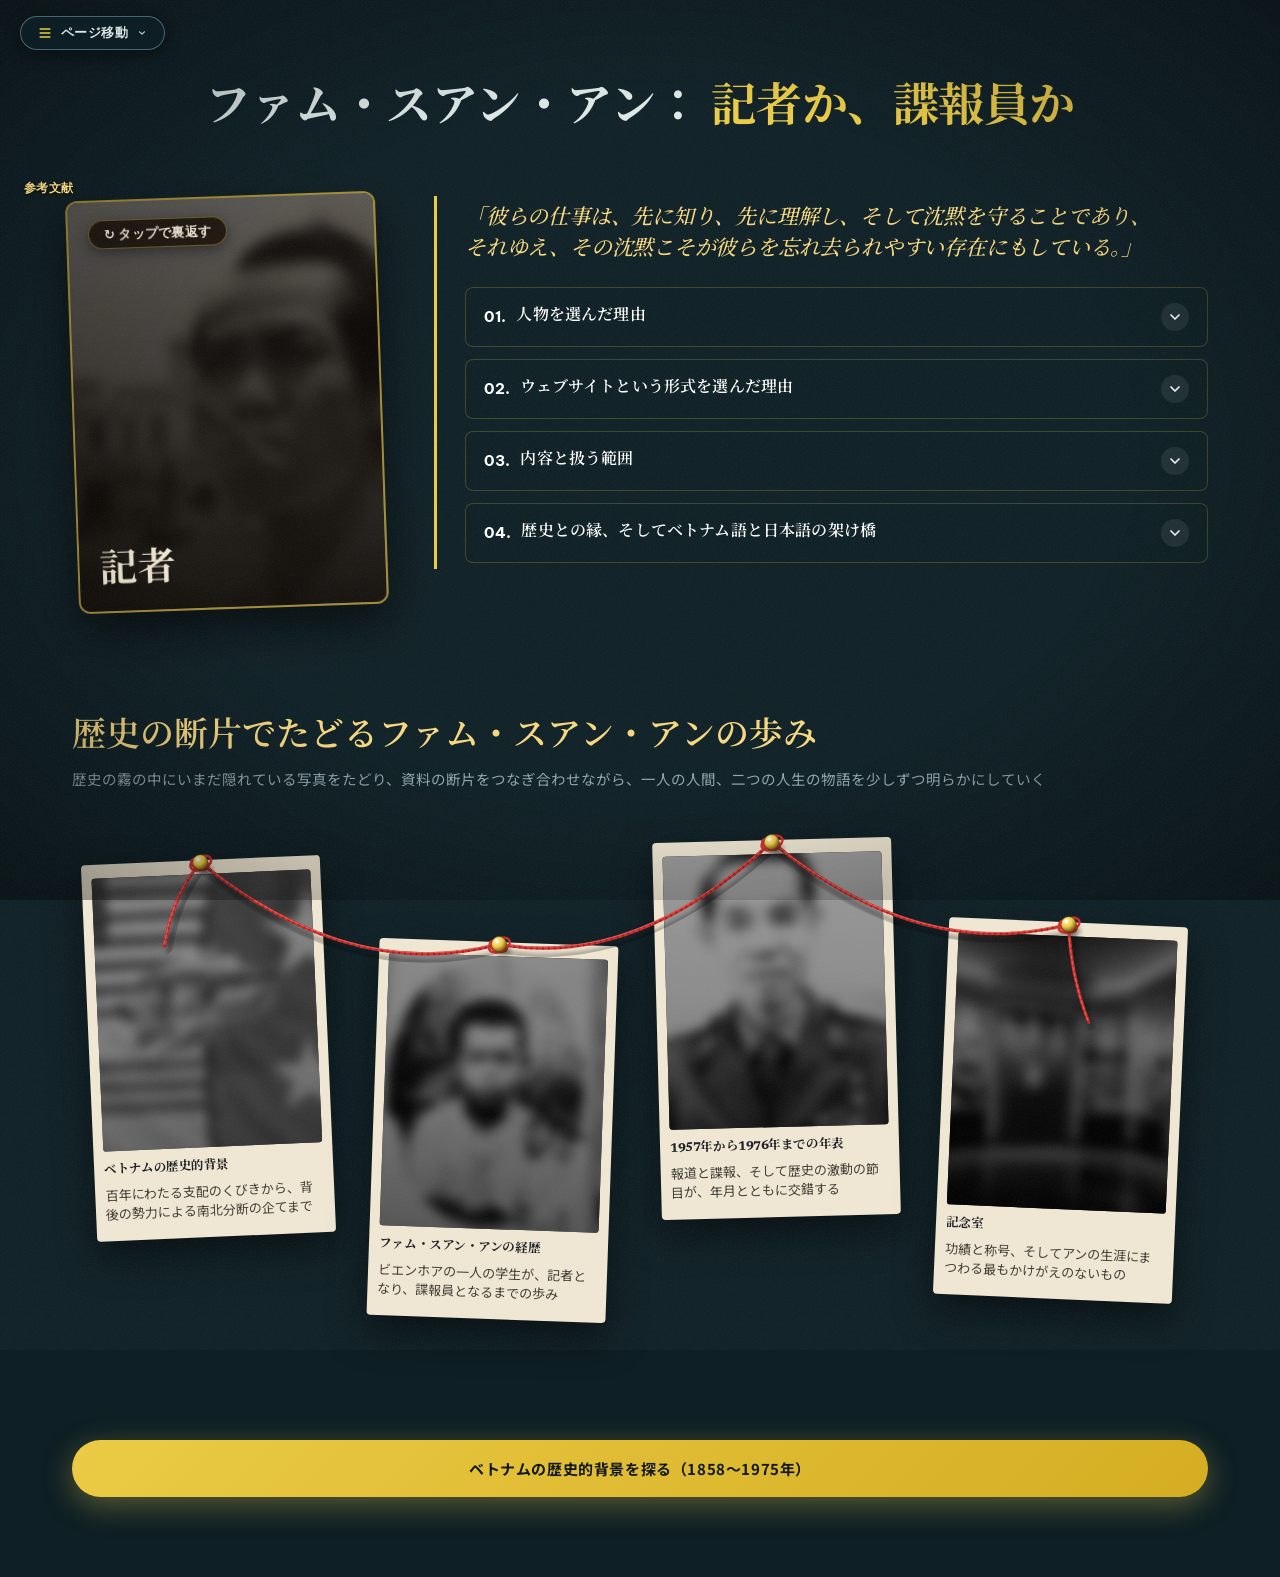
==== commit 0c9d9ea8: "sửa lỗi tltk pln / thiết kế lại bên trong popup tltk" ====
--- a/index.html
+++ b/index.html
@@ -1533,11 +1533,9 @@
     var introRefBtn = document.getElementById('introPageRefBtn');
     if (introRefBtn) {
       introRefBtn.onclick = function () {
-        var lang = (window.getCurrentLang ? window.getCurrentLang() : 'vi') || 'vi';
         if (window.ReferencesManager) {
           window.ReferencesManager.open({
-            pageKey: 'intro',
-            modalTitle: lang === 'ja' ? 'テーマの紹介 — 参考文献・出典' : 'Giới thiệu đề tài — Tài liệu tham khảo'
+            pageKey: 'intro'
           });
         }
       };
--- a/css/references.css
+++ b/css/references.css
@@ -103,28 +103,6 @@
   transition: opacity 0.2s ease, transform 0.25s cubic-bezier(0.16, 1, 0.3, 1);
 }
 
-/* Đảm bảo khi nằm bên trong dialog của phòng lưu niệm, nút chiếu sang bên trái ra ngoài dialog */
-dialog.m-postwar-dialog {
-  overflow: visible !important;
-}
-
-dialog.m-postwar-dialog .popup-side-ref-btn {
-  position: absolute !important;
-  right: calc(100% + 22px) !important;
-  left: auto !important;
-  top: 28px !important;
-  z-index: 99999 !important;
-}
-
-@media (max-width: 1024px) {
-  dialog.m-postwar-dialog .popup-side-ref-btn {
-    right: auto !important;
-    left: 14px !important;
-    top: 76px !important;
-    position: fixed !important;
-  }
-}
-
 @media (max-width: 640px) {
   .popup-side-ref-btn .ref-btn-icon-circle {
     width: 36px;
@@ -243,57 +221,44 @@
   line-height: 1.25;
 }
 
-/* Bộ chuyển đổi tab: Nguồn bài đang đọc / Xem tất cả */
+/* Bộ chuyển đổi tab: 2 ô vuông chọn nguồn (đoạn hiện tại / tất cả các nguồn) */
 .ref-dialog-tabs {
   display: flex;
   flex-wrap: wrap;
   align-items: center;
-  gap: 14px;
+  gap: 10px;
+  margin-top: 8px;
+}
+
+.ref-tab-btn {
+  all: unset;
+  cursor: pointer;
+  box-sizing: border-box;
+  padding: 8px 16px;
+  font-size: 13px;
+  font-weight: 500;
   font-family: var(--sans, "Noto Sans JP", "Be Vietnam Pro", sans-serif);
-  font-size: 13.5px;
-}
-
-.ref-tab-btn {
-  background: transparent;
-  border: none;
-  padding: 0;
   color: var(--mute, #8fa7ae);
-  cursor: pointer;
-  font-family: inherit;
-  font-size: inherit;
-  transition: color 0.2s ease;
-  text-align: left;
+  background: rgba(14, 31, 37, 0.6);
+  border: 1px solid rgba(143, 193, 212, 0.25);
+  border-radius: 6px;
+  transition: all 0.22s ease;
+  user-select: none;
+  -webkit-user-select: none;
+  text-align: center;
 }
 
 .ref-tab-btn:hover {
   color: #ffffff;
+  border-color: rgba(235, 203, 69, 0.55);
+  background: rgba(235, 203, 69, 0.08);
 }
 
 .ref-tab-btn.active {
-  color: #ffffff;
-  font-weight: 500;
-}
-
-.ref-tab-link {
-  background: transparent;
-  border: none;
-  padding: 0;
-  color: var(--gold, #ebcb45);
-  cursor: pointer;
-  font-family: inherit;
-  font-size: inherit;
-  text-decoration: underline;
-  text-underline-offset: 3px;
-  transition: color 0.2s ease, text-decoration-color 0.2s ease;
-}
-
-.ref-tab-link:hover {
-  color: #fff;
-  text-decoration-color: #fff;
-}
-
-.ref-tab-link.active {
+  background: linear-gradient(135deg, rgba(235, 203, 69, 0.22) 0%, rgba(212, 173, 34, 0.35) 100%);
   color: var(--gold2, #f6d77e);
+  border: 1.5px solid var(--gold, #ebcb45);
+  box-shadow: 0 0 12px rgba(235, 203, 69, 0.32), inset 0 0 6px rgba(235, 203, 69, 0.15);
   font-weight: 600;
 }
 
@@ -657,8 +622,11 @@
     font-size: 20px;
   }
   .ref-dialog-tabs {
-    font-size: 12.5px;
-    gap: 10px;
+    gap: 8px;
+  }
+  .ref-tab-btn {
+    padding: 6px 12px;
+    font-size: 12px;
   }
   .ref-search-input {
     font-size: 13px;
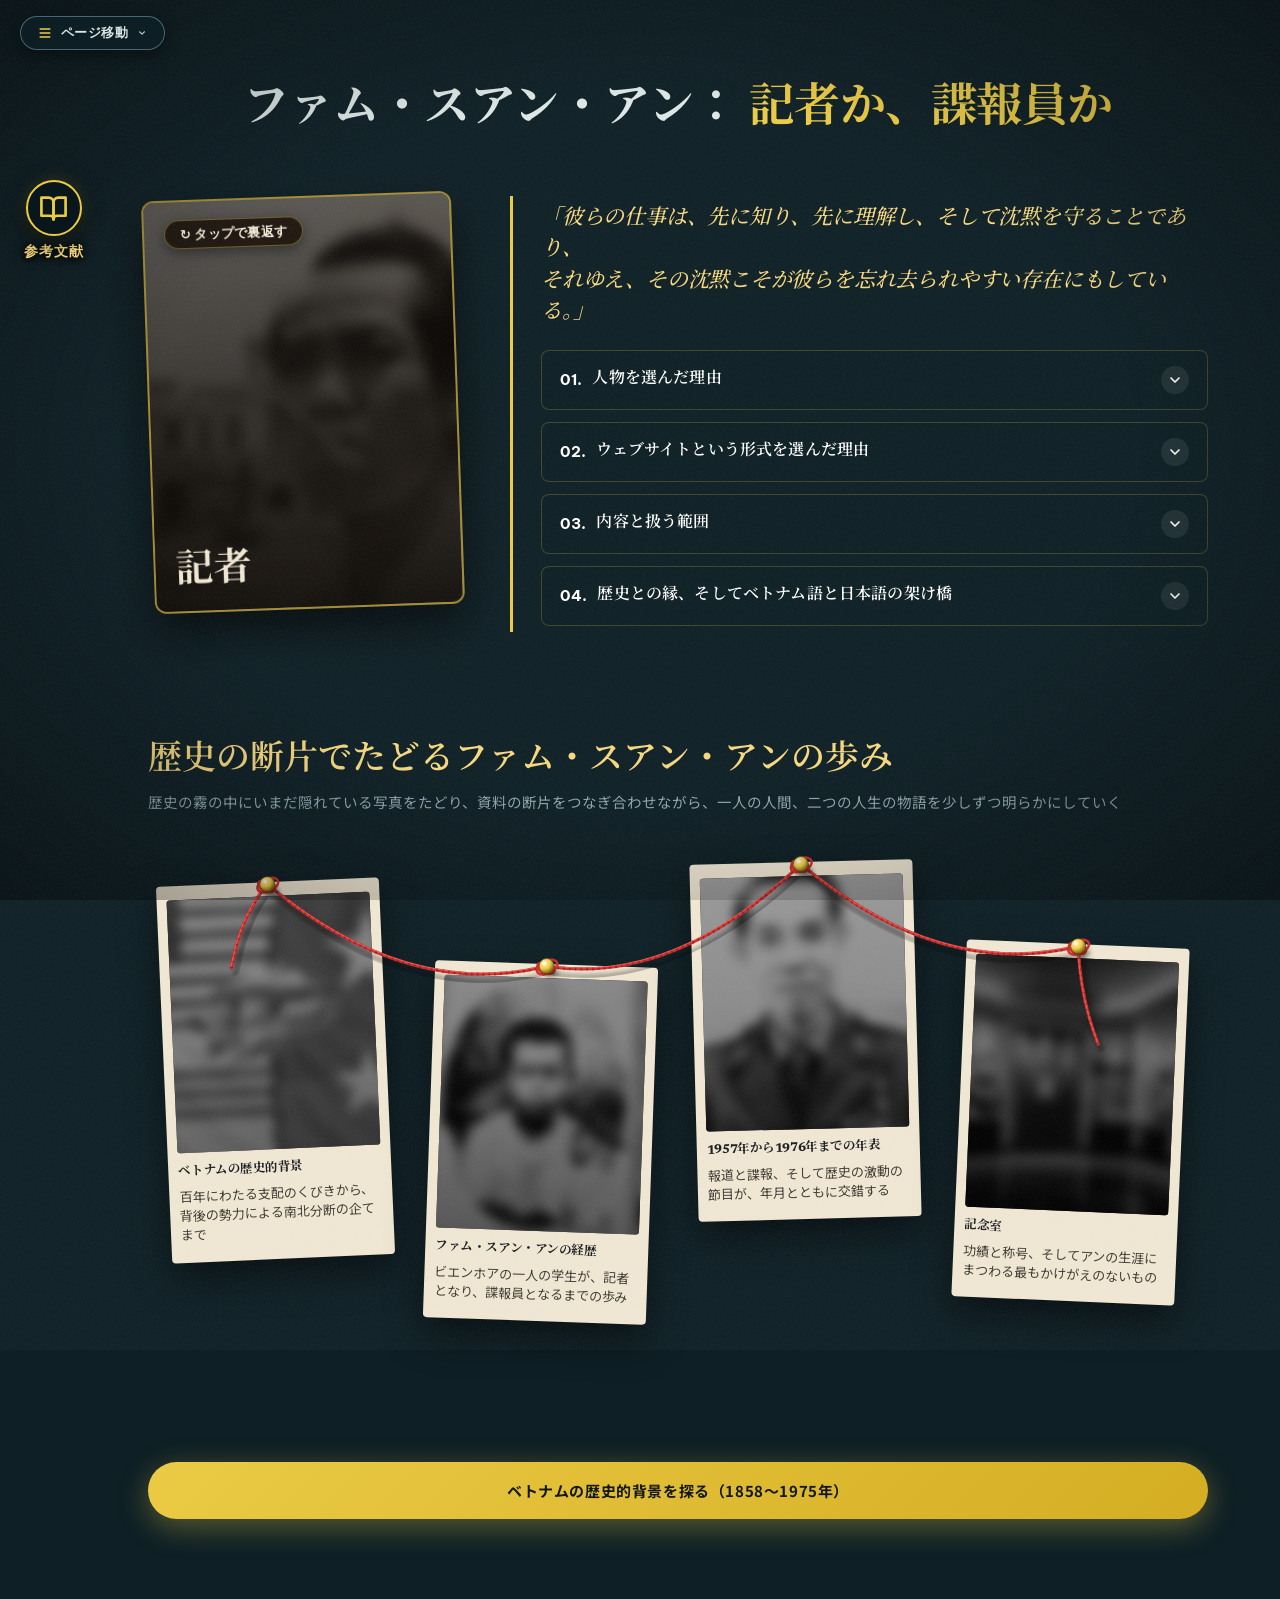
==== commit 3469b68c: "sửa kích thước tltk" ====
--- a/index.html
+++ b/index.html
@@ -122,6 +122,7 @@
       max-width: 1200px;
       margin: 0 auto;
       padding: 0 32px;
+      padding-left: max(32px, 108px);
     }
 
     /* Header Hero */
@@ -1017,14 +1018,14 @@
   </nav>
 
   <!-- Nút Nguồn nổi duy nhất kéo theo dọc trang Giới thiệu đề tài -->
-  <button type="button" class="ref-trigger-btn page-floating-ref-btn" id="introPageRefBtn" aria-label="Xem tài liệu tham khảo & nguồn trích dẫn" title="Xem tài liệu tham khảo & nguồn trích dẫn">
+  <button type="button" class="ref-trigger-btn page-floating-ref-btn" id="introPageRefBtn" aria-label="参考文献" title="参考文献一覧を見る">
     <div class="ref-btn-icon-circle">
-      <svg viewBox="0 0 24 24" fill="none" stroke="currentColor" stroke-width="1.8" stroke-linecap="round" stroke-linejoin="round" aria-hidden="true">
+      <svg viewBox="0 0 24 24" fill="none" stroke="currentColor" stroke-width="2.2" stroke-linecap="round" stroke-linejoin="round" aria-hidden="true">
         <path d="M2 3h6a4 4 0 0 1 4 4v14a3 3 0 0 0-3-3H2z"></path>
         <path d="M22 3h-6a4 4 0 0 0-4 4v14a3 3 0 0 1 3-3h7z"></path>
       </svg>
     </div>
-    <span class="ref-btn-label">Nguồn</span>
+    <span class="ref-btn-label">参考文献</span>
   </button>
 
   <!-- Bộ chọn đa ngôn ngữ nổi đã được gỡ bỏ -->
--- a/css/references.css
+++ b/css/references.css
@@ -44,50 +44,54 @@
   box-shadow: 0 0 0 3px rgba(235, 203, 69, 0.6), 0 0 16px rgba(235, 203, 69, 0.4);
 }
 
-/* Vòng tròn viền vàng bọc icon sách */
+/* Vòng tròn viền vàng bọc icon sách: To hơn, rõ nét, tinh xảo và nổi bật */
 .ref-btn-icon-circle {
-  width: 44px;
-  height: 44px;
+  width: 56px;
+  height: 56px;
   border-radius: 50%;
-  border: 1.5px solid var(--gold, #ebcb45);
-  background: rgba(14, 31, 37, 0.94);
-  backdrop-filter: blur(8px);
-  -webkit-backdrop-filter: blur(8px);
+  border: 2px solid var(--gold, #ebcb45);
+  background: rgba(10, 24, 30, 0.95);
+  backdrop-filter: blur(12px);
+  -webkit-backdrop-filter: blur(12px);
   display: flex;
   align-items: center;
   justify-content: center;
   color: var(--gold, #ebcb45);
-  box-shadow: 0 4px 16px rgba(0, 0, 0, 0.45);
+  box-shadow: 0 6px 22px rgba(0, 0, 0, 0.65), 0 0 16px rgba(235, 203, 69, 0.2);
   transition: all 0.25s cubic-bezier(0.16, 1, 0.3, 1);
 }
 
 .ref-trigger-btn:hover .ref-btn-icon-circle {
-  background: rgba(235, 203, 69, 0.16);
+  background: rgba(235, 203, 69, 0.22);
   border-color: var(--gold2, #f6d77e);
   color: var(--gold2, #f6d77e);
-  box-shadow: 0 0 20px rgba(235, 203, 69, 0.45), 0 6px 18px rgba(0, 0, 0, 0.5);
+  box-shadow: 0 0 28px rgba(235, 203, 69, 0.55), 0 8px 24px rgba(0, 0, 0, 0.75);
   transform: scale(1.06);
 }
 
 .ref-btn-icon-circle svg {
-  width: 22px;
-  height: 22px;
+  width: 29px;
+  height: 29px;
+  stroke-width: 2.2;
   display: block;
 }
 
-/* Nhãn chữ "Nguồn" bên dưới icon sách */
+/* Nhãn chữ "参考文献" / "Tài liệu tham khảo" to hơn, rõ nét, dễ đọc từ xa */
 .ref-btn-label {
   font-family: var(--sans, "Noto Sans JP", "Be Vietnam Pro", sans-serif);
-  font-size: 11.5px;
-  font-weight: 600;
-  letter-spacing: 0.04em;
+  font-size: 14px;
+  font-weight: 700;
+  letter-spacing: 0.06em;
   color: var(--gold2, #f6d77e);
-  text-shadow: 0 1px 3px rgba(0, 0, 0, 0.8);
-  transition: color 0.2s ease;
+  text-shadow: 0 2px 8px rgba(0, 0, 0, 0.95), 0 0 12px rgba(0, 0, 0, 0.85);
+  transition: color 0.2s ease, text-shadow 0.2s ease;
+  white-space: nowrap;
+  line-height: 1.25;
 }
 
 .ref-trigger-btn:hover .ref-btn-label {
   color: #ffffff;
+  text-shadow: 0 0 10px rgba(235, 203, 69, 0.8), 0 2px 6px rgba(0, 0, 0, 0.95);
 }
 
 /* ─────────────────────────────────────────────────────────────────
@@ -119,33 +123,34 @@
 
 /* ─────────────────────────────────────────────────────────────────
    3. NÚT NGUỒN NỔI CỦA TRANG (CHO CONTEXT, BIO, INTRO...)
-   Duy nhất 1 cuốn sách nổi ở bên trái, cuộn theo trang và cách xa nội dung
+   Duy nhất 1 nút nổi ở bên trái, cách đều nội dung, không đè lên ảnh
    ───────────────────────────────────────────────────────────────── */
 .page-floating-ref-btn {
   position: fixed;
-  left: max(32px, calc(50% - 720px));
-  top: 240px;
+  left: max(28px, calc(50% - 730px));
+  top: 180px;
   z-index: 95;
   display: inline-flex;
   flex-direction: column;
   align-items: center;
-  gap: 6px;
+  gap: 7px;
   transition: transform 0.25s cubic-bezier(0.16, 1, 0.3, 1), opacity 0.25s ease;
 }
 
-@media (max-width: 1440px) {
+@media (max-width: 1480px) {
   .page-floating-ref-btn {
     left: 24px;
-    top: 130px;
-  }
-}
-
-@media (max-width: 820px) {
+    top: 180px;
+  }
+}
+
+@media (max-width: 1024px) {
   .page-floating-ref-btn {
-    left: 16px;
+    left: 20px;
     bottom: 24px;
     top: auto;
     transform: none;
+    z-index: 99;
   }
 }
 
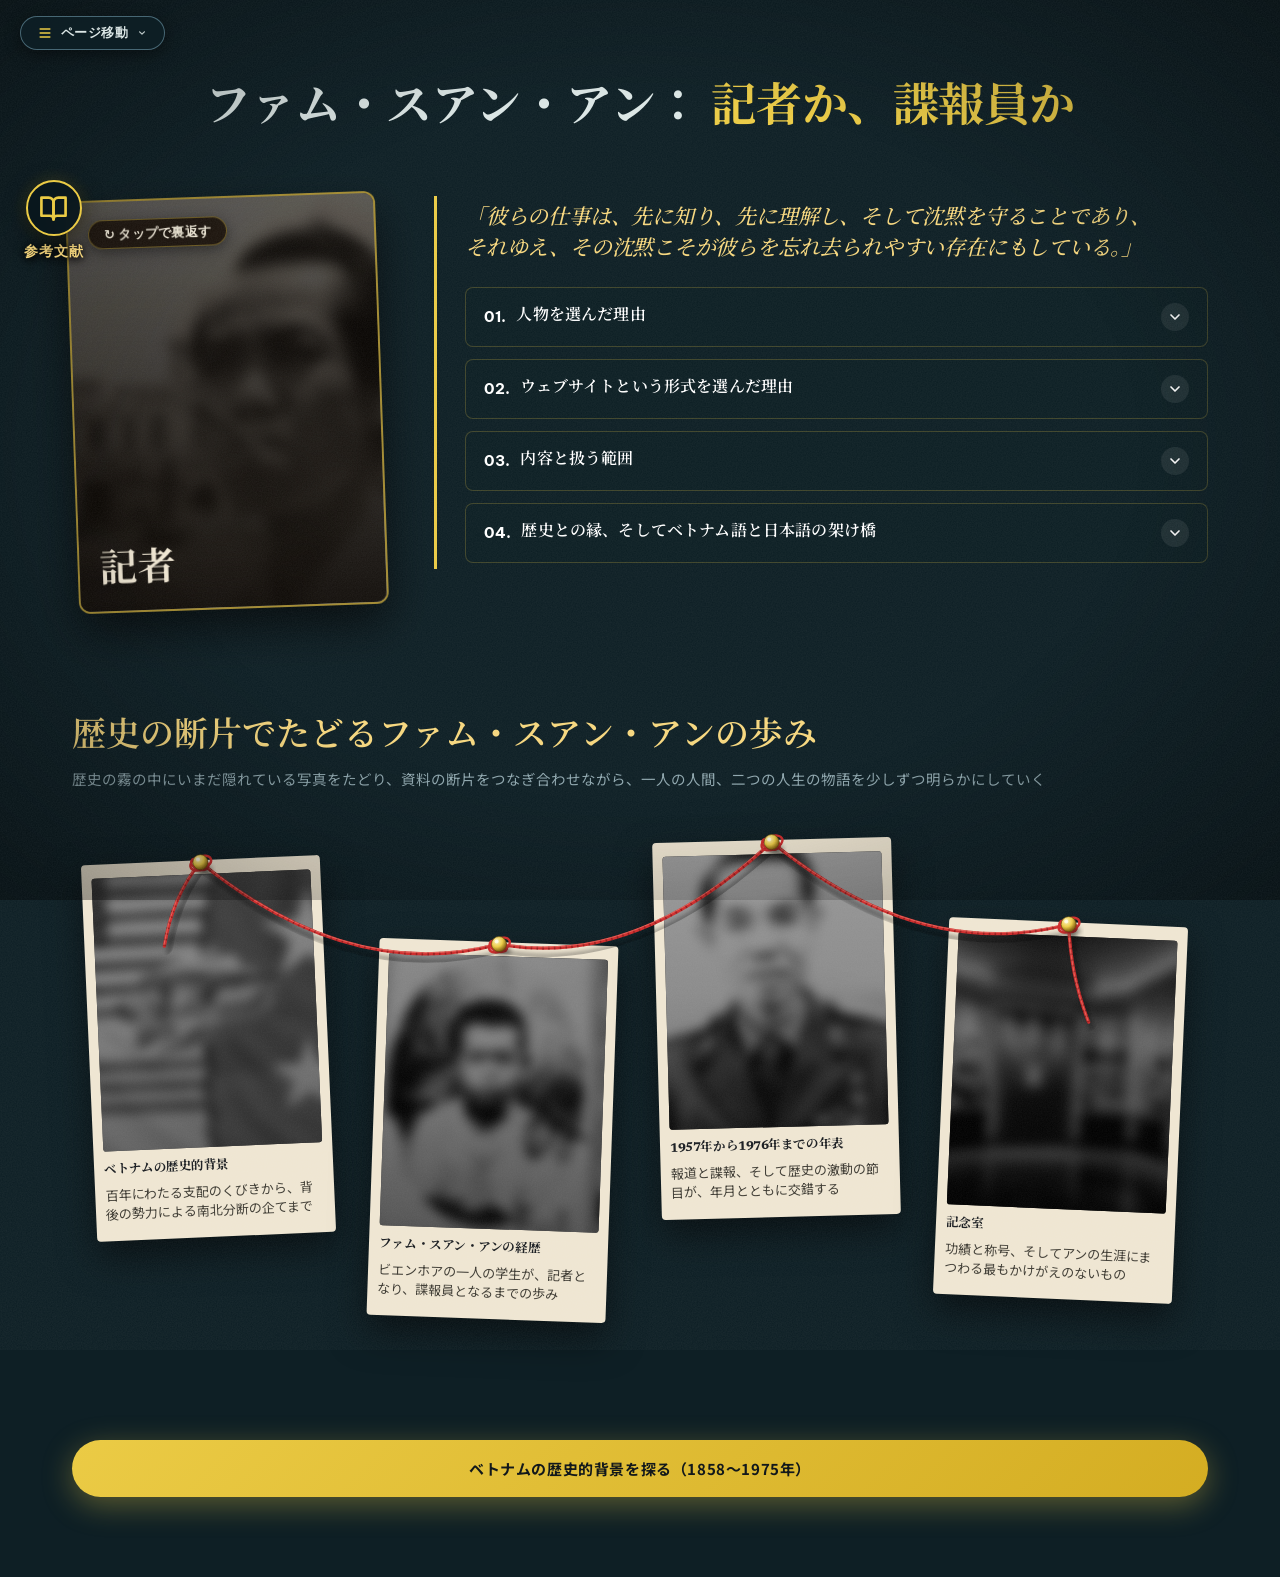
==== commit 4508ffea: "sửa vị trí tltk gtpxa" ====
--- a/index.html
+++ b/index.html
@@ -122,7 +122,6 @@
       max-width: 1200px;
       margin: 0 auto;
       padding: 0 32px;
-      padding-left: max(32px, 108px);
     }
 
     /* Header Hero */
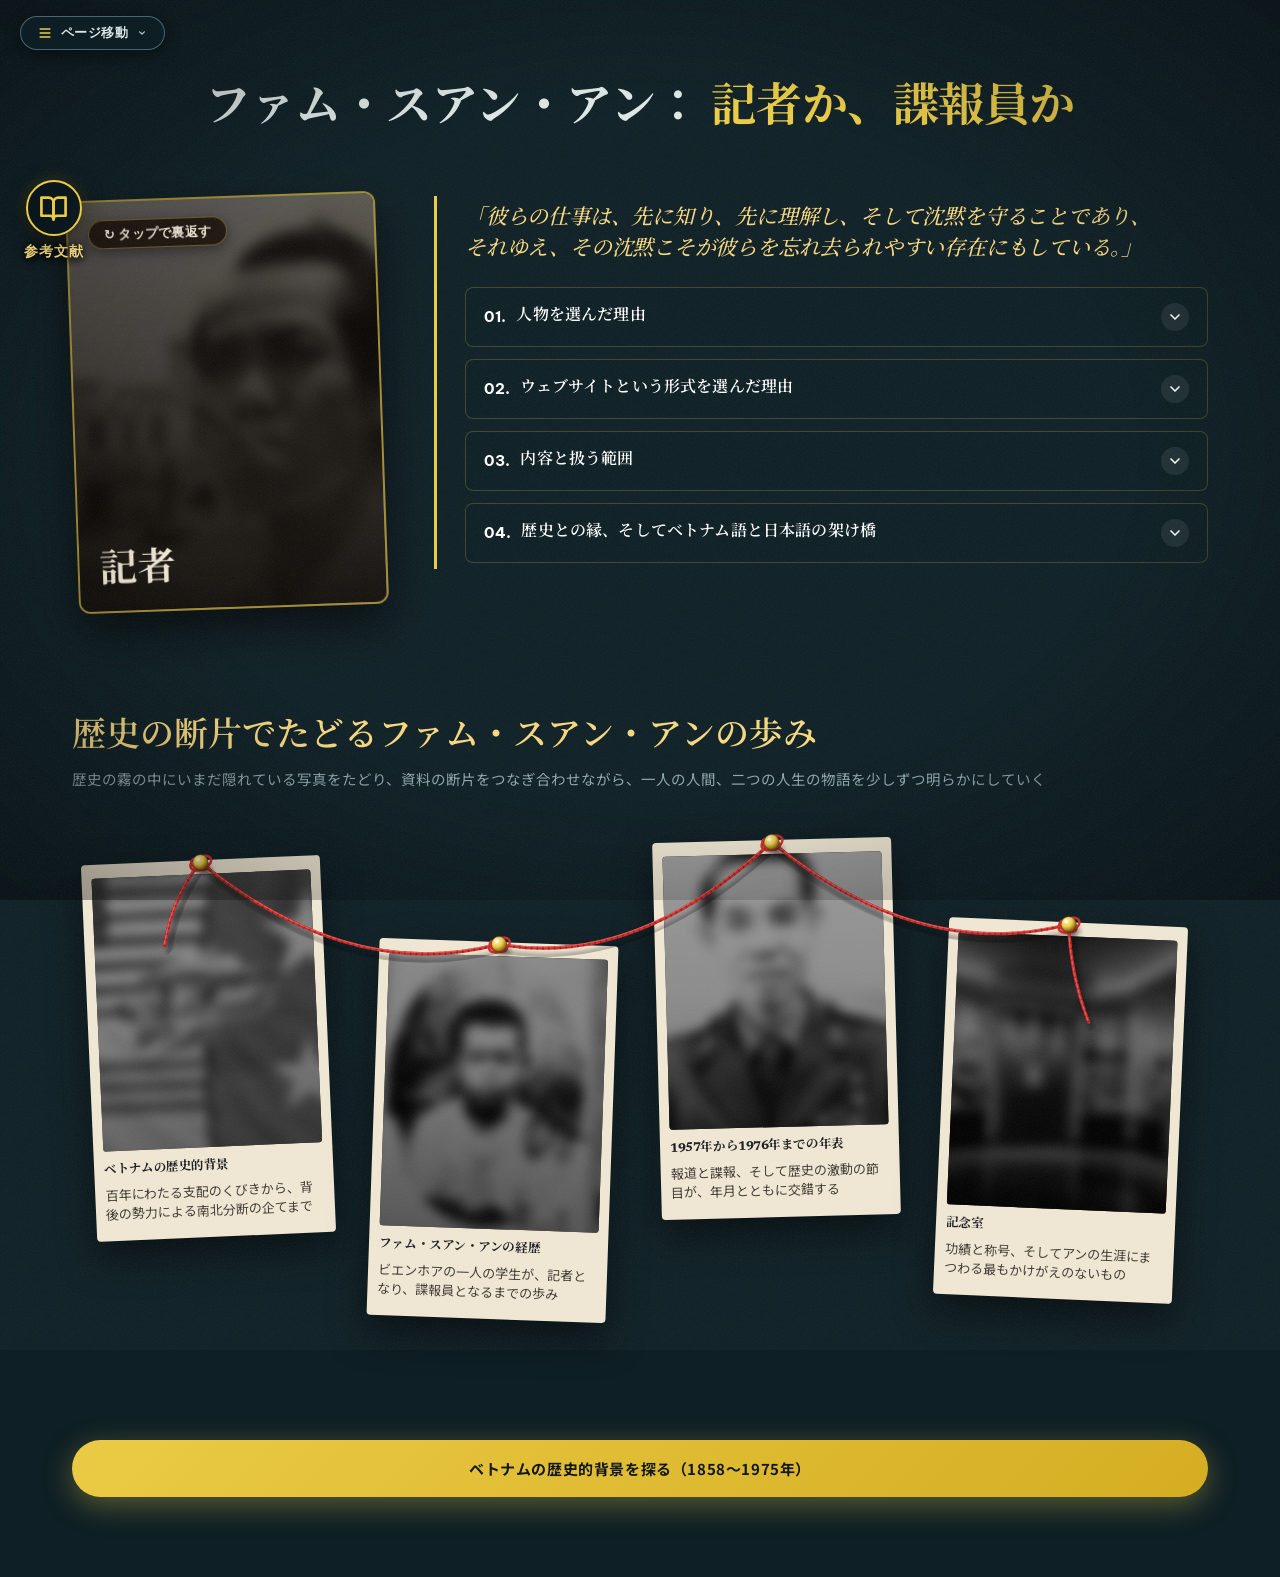
==== commit 40e0bc7c: "sửa nhảy chữ tiếng Việt" ====
--- a/index.html
+++ b/index.html
@@ -972,7 +972,7 @@
           d="M3 5a1 1 0 011-1h12a1 1 0 110 2H4a1 1 0 01-1-1zm0 5a1 1 0 011-1h12a1 1 0 110 2H4a1 1 0 01-1-1zm0 5a1 1 0 011-1h12a1 1 0 110 2H4a1 1 0 01-1-1z"
           clip-rule="evenodd"></path>
       </svg>
-      <span class="page-nav-label" id="pageNavLabel">Chuyển trang</span>
+      <span class="page-nav-label" id="pageNavLabel">ページ移動</span>
       <svg class="page-nav-arrow" viewBox="0 0 20 20" fill="currentColor" width="12" height="12" aria-hidden="true">
         <path fill-rule="evenodd"
           d="M5.293 7.293a1 1 0 011.414 0L10 10.586l3.293-3.293a1 1 0 111.414 1.414l-4 4a1 1 0 01-1.414 0l-4-4a1 1 0 010-1.414z"
@@ -981,37 +981,32 @@
     </button>
     <div class="page-nav-menu" id="pageNavMenu" role="menu">
       <div class="page-nav-header">
-        <span class="page-nav-header-title" id="pageNavHeaderTitle">DANH MỤC TRANG</span>
+        <span class="page-nav-header-title" id="pageNavHeaderTitle">ページ一覧</span>
       </div>
       <a href="index.html" class="page-nav-item active" data-page="intro" role="menuitem">
         <span class="page-nav-item-icon">📖</span>
-        <span class="page-nav-item-text" data-vi="1. Giới thiệu đề tài" data-ja="1. テーマの紹介">1. Giới thiệu đề
-          tài</span>
-        <span class="page-nav-curr-tag" data-vi="Đang xem" data-ja="表示中">Đang xem</span>
+        <span class="page-nav-item-text" data-vi="1. Giới thiệu đề tài" data-ja="1. テーマの紹介">1. テーマの紹介</span>
+        <span class="page-nav-curr-tag" data-vi="Đang xem" data-ja="表示中">表示中</span>
       </a>
       <a href="context.html" class="page-nav-item" data-page="context" role="menuitem">
         <span class="page-nav-item-icon">⏳</span>
-        <span class="page-nav-item-text" data-vi="2. Bối cảnh lịch sử" data-ja="2. 歴史的背景">2. Bối cảnh lịch sử</span>
-        <span class="page-nav-curr-tag" data-vi="Đang xem" data-ja="表示中">Đang xem</span>
+        <span class="page-nav-item-text" data-vi="2. Bối cảnh lịch sử" data-ja="2. 歴史的背景">2. 歴史的背景</span>
+        <span class="page-nav-curr-tag" data-vi="Đang xem" data-ja="表示中">表示中</span>
       </a>
       <a href="bio.html" class="page-nav-item" data-page="bio" role="menuitem">
         <span class="page-nav-item-icon">👤</span>
-        <span class="page-nav-item-text" data-vi="3. Tiểu sử (Trước 1957)" data-ja="3. 経歴（1957年以前）">3. Tiểu sử (Trước
-          1957)</span>
-        <span class="page-nav-curr-tag" data-vi="Đang xem" data-ja="表示中">Đang xem</span>
+        <span class="page-nav-item-text" data-vi="3. Tiểu sử (Trước 1957)" data-ja="3. 経歴（1957年以前）">3. 経歴（1957年以前）</span>
+        <span class="page-nav-curr-tag" data-vi="Đang xem" data-ja="表示中">表示中</span>
       </a>
       <a href="timeline.html" class="page-nav-item" data-page="timeline" role="menuitem">
         <span class="page-nav-item-icon">⏱️</span>
-        <span class="page-nav-item-text" data-vi="4. Dòng thời gian (1957–1976)" data-ja="4. 年表（1957～1976年）">4.
-          Dòng thời gian (1957–1976)</span>
-        <span class="page-nav-curr-tag" data-vi="Đang xem" data-ja="表示中">Đang xem</span>
+        <span class="page-nav-item-text" data-vi="4. Dòng thời gian (1957–1976)" data-ja="4. 年表（1957～1976年）">4. 年表（1957～1976年）</span>
+        <span class="page-nav-curr-tag" data-vi="Đang xem" data-ja="表示中">表示中</span>
       </a>
       <a href="postwar.html" class="page-nav-item" data-page="postwar" role="menuitem">
         <span class="page-nav-item-icon">🕊️</span>
-        <span class="page-nav-item-text" data-vi="5. Phòng lưu niệm Phạm Xuân Ẩn" data-ja="5. 諜報員ファム・スアン・アン記念館">5. Phòng
-          lưu niệm
-          Phạm Xuân Ẩn</span>
-        <span class="page-nav-curr-tag" data-vi="Đang xem" data-ja="表示中">Đang xem</span>
+        <span class="page-nav-item-text" data-vi="5. Phòng lưu niệm Phạm Xuân Ẩn" data-ja="5. 諜報員ファム・スアン・アン記念館">5. 諜報員ファム・スアン・アン記念館</span>
+        <span class="page-nav-curr-tag" data-vi="Đang xem" data-ja="表示中">表示中</span>
       </a>
     </div>
   </nav>
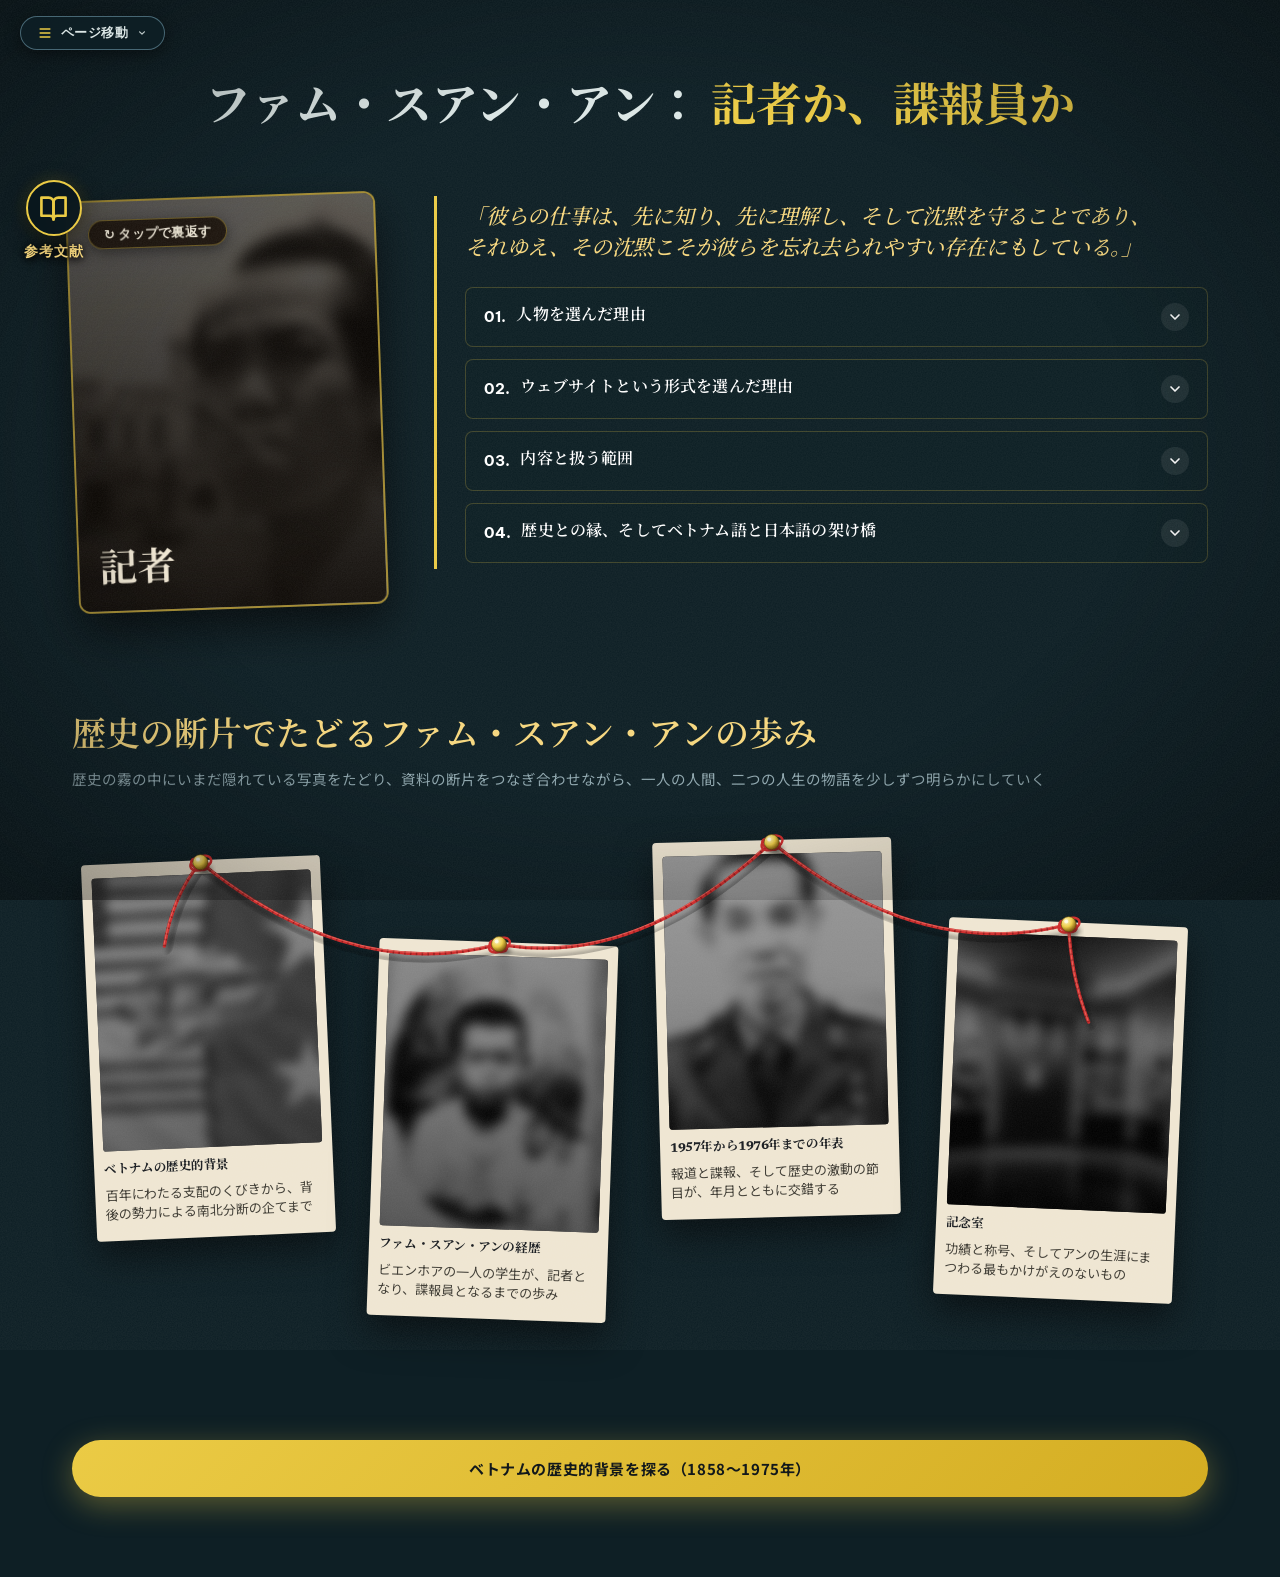
==== commit 9dce2707: "sửa text sau khi thay tltk l1" ====
--- a/index.html
+++ b/index.html
@@ -1,4 +1,4 @@
-<!DOCTYPE html>
+﻿<!DOCTYPE html>
 <html lang="ja" class="lang-ja">
 
 <head>
@@ -1067,7 +1067,7 @@
                     ベトナムの抗戦といえば、人々はディエンビエンフーの勝利のような輝かしい勝利や、ヴォー・グエン・ザップ大将のように歴史に名を刻んだ将軍たちを思い浮かべることが多い。しかし、それらの勝利を支えたものには、戦線の背後で人知れず活動した人々、すなわち諜報部門の<span
                       style="white-space:nowrap">存在もあった。</span><br><br>調べ始めると、私たちは、これがあまり知られていない空白であり、そこにはファム・ゴック・タオ、ヴー・ゴック・ニャ、ダン・チャン・ドゥックなど、人生も名前もすべて闇の中に捧げた大勢の人々がいることに気づいた。その中でも、ファム・スアン・アンは、二つの顔を持つその生涯によって、私たちを特に強く<span
                       style="white-space:nowrap">引きつけた。</span><br><br>ファム・スアン・アンは、498件の報告と戦略文書を根拠地に送った諜報員であると同時に、ロイター通信と『タイム』誌の優れた記者でもあった。まさにこの二つの役割を併せ持っていたことが、私たちのプロジェクトの<span
-                      style="white-space:nowrap">出発点となった。</span>
+                      style="white-space:nowrap">出発点となった [1]。</span>
                   </p>
                 </div>
               </div>
@@ -1387,7 +1387,7 @@
         '歴史との縁、そしてベトナム語と日本語の架け橋'
       ]],
       ['.acc-panel-inner p', [
-        'ベトナムの抗戦といえば、人々はディエンビエンフーの勝利のような輝かしい勝利や、ヴォー・グエン・ザップ大将のように歴史に名を刻んだ将軍たちを思い浮かべることが多い。しかし、それらの勝利を支えたものには、戦線の背後で人知れず活動した人々、すなわち諜報部門の<span style="white-space:nowrap">存在もあった。</span><br><br>調べ始めると、私たちは、これがあまり知られていない空白であり、そこにはファム・ゴック・タオ、ヴー・ゴック・ニャ、ダン・チャン・ドゥックなど、人生も名前もすべて闇の中に捧げた大勢の人々がいることに気づいた。その中でも、ファム・スアン・アンは、二つの顔を持つその生涯によって、私たちを特に強く<span style="white-space:nowrap">引きつけた。</span><br><br>ファム・スアン・アンは、498件の報告と戦略文書を根拠地に送った諜報員であると同時に、ロイター通信と『タイム』誌の優れた記者でもあった。まさにこの二つの役割を併せ持っていたことが、私たちのプロジェクトの<span style="white-space:nowrap">出発点となった。</span>',
+        'ベトナムの抗戦といえば、人々はディエンビエンフーの勝利のような輝かしい勝利や、ヴォー・グエン・ザップ大将のように歴史に名を刻んだ将軍たちを思い浮かべることが多い。しかし、それらの勝利を支えたものには、戦線の背後で人知れず活動した人々、すなわち諜報部門の<span style="white-space:nowrap">存在もあった。</span><br><br>調べ始めると、私たちは、これがあまり知られていない空白であり、そこにはファム・ゴック・タオ、ヴー・ゴック・ニャ、ダン・チャン・ドゥックなど、人生も名前もすべて闇の中に捧げた大勢の人々がいることに気づいた。その中でも、ファム・スアン・アンは、二つの顔を持つその生涯によって、私たちを特に強く<span style="white-space:nowrap">引きつけた。</span><br><br>ファム・スアン・アンは、498件の報告と戦略文書を根拠地に送った諜報員であると同時に、ロイター通信と『タイム』誌の優れた記者でもあった。まさにこの二つの役割を併せ持っていたことが、私たちのプロジェクトの<span style="white-space:nowrap">出発点となった [1]。</span>',
         'ファム・スアン・アンの生涯は、ラリー・バーマンの『完璧なスパイ』、ジャン・クロード・ポモンティの『おとなしいベトナム人』、グエン・ティ・ゴック・ハイの『ファム・スアン・アン――名前のとおりに生きた男』をはじめ、多くの書籍や記事で語られてきた。そのため、私たちが関心を寄せたのは、それらの資料を新しい形でいかに読者にとって身近なものにするかということであった。<br><br>この方向性から、私たちは年表、写真、歴史資料を組み合わせたウェブサイトを作成した。節目を時系列に沿って並べることで、読者はアンの歩みを容易にたどることができ、同時に、記者としての活動、諜報任務、そしてベトナム史の激動との関係をはっきりと<span style="white-space:nowrap">見て取ることができる。</span>',
         'このウェブサイトは、ベトナムの歴史的背景から始まり、ファム・スアン・アンの幼少期と1945年8月に革命に参加するという転機を経て、アメリカでのジャーナリズム留学に向けた準備と出発に至るまで、読者を<span style="white-space:nowrap">導いていく。</span><br><br>このウェブサイトの中心となるのは、アンが記者と諜報員という二つの顔を持って同時に活動し、やがて秘密活動の年月が幕を閉じ、諜報員としての正体が公になるまでの、1957～1976年の<span style="white-space:nowrap">時期である。</span><br><br>また、このウェブサイトでは、アンの戦功や功績、そして戦後の質素な暮らしについても紹介しており、読者が特別な活動の年月の背後にある人物像を、より全体的に<span style="white-space:nowrap">捉えられるようにしている。</span>',
         'このプロジェクトは、グエン・ティ・ゴック・ハイの著書『ファム・スアン・アン――名前のとおりに生きた男』を翻訳者の澁谷由紀が日本語に訳したものに、私たちが偶然出会ったという、特別な縁から始まった。そのことがきっかけとなり、私たちは大学の4年間学んできた日本語そのものを使って、その物語を新しい形で語り継ぎ、ベトナム民族の英雄を世界の人々に<span style="white-space:nowrap">紹介したいと考えるようになった。</span><br><br>さらに、これは私たちがファム・スアン・アンに、そしてより広くは、今日のベトナムに平和をもたらすために人知れず尽くし、犠牲となった世代の人々に、感謝の気持ちを表す方法でもある。私たちは、一つのウェブサイトでアンの生涯をすべて語り尽くすことはできず、闇の中に眠ったままの人々すべての名を挙げることもできないと<span style="white-space:nowrap">理解している。</span><br><br>しかし、読んだあとに、ファム・スアン・アンを知り、どのような人物であったかを理解し、その背後には人知れず生きた数多くの人々がいたことを心に留めてくれる人が一人でも増えたなら、それは私たちにとって<span style="white-space:nowrap">意義ある成功である。</span>'
@@ -1540,4 +1540,4 @@
   <script src="js/references.js"></script>
 </body>
 
-</html>+</html>
--- a/css/references.css
+++ b/css/references.css
@@ -182,7 +182,7 @@
 .ref-dialog {
   position: relative;
   width: 100%;
-  max-width: 640px;
+  max-width: 720px;
   max-height: 86vh;
   display: flex;
   flex-direction: column;
@@ -206,10 +206,10 @@
 /* Header hộp thoại */
 .ref-dialog-header {
   display: flex;
-  align-items: flex-start;
+  align-items: center;
   justify-content: space-between;
   gap: 16px;
-  margin-bottom: 16px;
+  margin-bottom: 20px;
 }
 
 .ref-dialog-title-wrap {
@@ -217,7 +217,7 @@
 }
 
 .ref-dialog-title {
-  margin: 0 0 6px;
+  margin: 0;
   font-family: var(--serif, "Newsreader", "Noto Serif JP", serif);
   font-size: clamp(21px, 2.8vw, 25px);
   font-weight: 600;
@@ -226,45 +226,9 @@
   line-height: 1.25;
 }
 
-/* Bộ chuyển đổi tab: 2 ô vuông chọn nguồn (đoạn hiện tại / tất cả các nguồn) */
+/* Bộ chuyển đổi tab (đã lược bỏ) */
 .ref-dialog-tabs {
-  display: flex;
-  flex-wrap: wrap;
-  align-items: center;
-  gap: 10px;
-  margin-top: 8px;
-}
-
-.ref-tab-btn {
-  all: unset;
-  cursor: pointer;
-  box-sizing: border-box;
-  padding: 8px 16px;
-  font-size: 13px;
-  font-weight: 500;
-  font-family: var(--sans, "Noto Sans JP", "Be Vietnam Pro", sans-serif);
-  color: var(--mute, #8fa7ae);
-  background: rgba(14, 31, 37, 0.6);
-  border: 1px solid rgba(143, 193, 212, 0.25);
-  border-radius: 6px;
-  transition: all 0.22s ease;
-  user-select: none;
-  -webkit-user-select: none;
-  text-align: center;
-}
-
-.ref-tab-btn:hover {
-  color: #ffffff;
-  border-color: rgba(235, 203, 69, 0.55);
-  background: rgba(235, 203, 69, 0.08);
-}
-
-.ref-tab-btn.active {
-  background: linear-gradient(135deg, rgba(235, 203, 69, 0.22) 0%, rgba(212, 173, 34, 0.35) 100%);
-  color: var(--gold2, #f6d77e);
-  border: 1.5px solid var(--gold, #ebcb45);
-  box-shadow: 0 0 12px rgba(235, 203, 69, 0.32), inset 0 0 6px rgba(235, 203, 69, 0.15);
-  font-weight: 600;
+  display: none !important;
 }
 
 /* Nút đóng hình tròn góc trên bên phải */
@@ -297,7 +261,7 @@
 /* Khung tìm kiếm thời gian thực */
 .ref-search-wrap {
   position: relative;
-  margin-bottom: 12px;
+  margin-bottom: 18px;
 }
 
 .ref-search-icon {
@@ -360,13 +324,9 @@
   background: rgba(235, 203, 69, 0.4);
 }
 
-/* Dòng đếm số lượng nguồn: "4 nguồn" */
+/* Dòng đếm số lượng nguồn (đã lược bỏ theo yêu cầu) */
 .ref-count {
-  font-family: var(--sans, "Noto Sans JP", "Be Vietnam Pro", sans-serif);
-  font-size: 13px;
-  color: var(--mute, #8fa7ae);
-  margin-bottom: 14px;
-  font-weight: 500;
+  display: none !important;
 }
 
 /* Danh sách các tài liệu tham khảo */
@@ -459,6 +419,22 @@
 
 .ref-link:hover {
   color: #fff;
+}
+
+/* Đường link URL trực tiếp trong nội dung trích dẫn */
+.ref-link-url {
+  color: var(--gold, #ebcb45);
+  text-decoration: underline;
+  text-underline-offset: 2.5px;
+  word-break: break-word;
+  overflow-wrap: anywhere;
+  cursor: pointer;
+  transition: color 0.18s ease, text-shadow 0.18s ease;
+}
+
+.ref-link-url:hover {
+  color: #ffffff;
+  text-shadow: 0 0 8px rgba(235, 203, 69, 0.7);
 }
 
 /* Trạng thái trống khi tìm kiếm không ra kết quả */
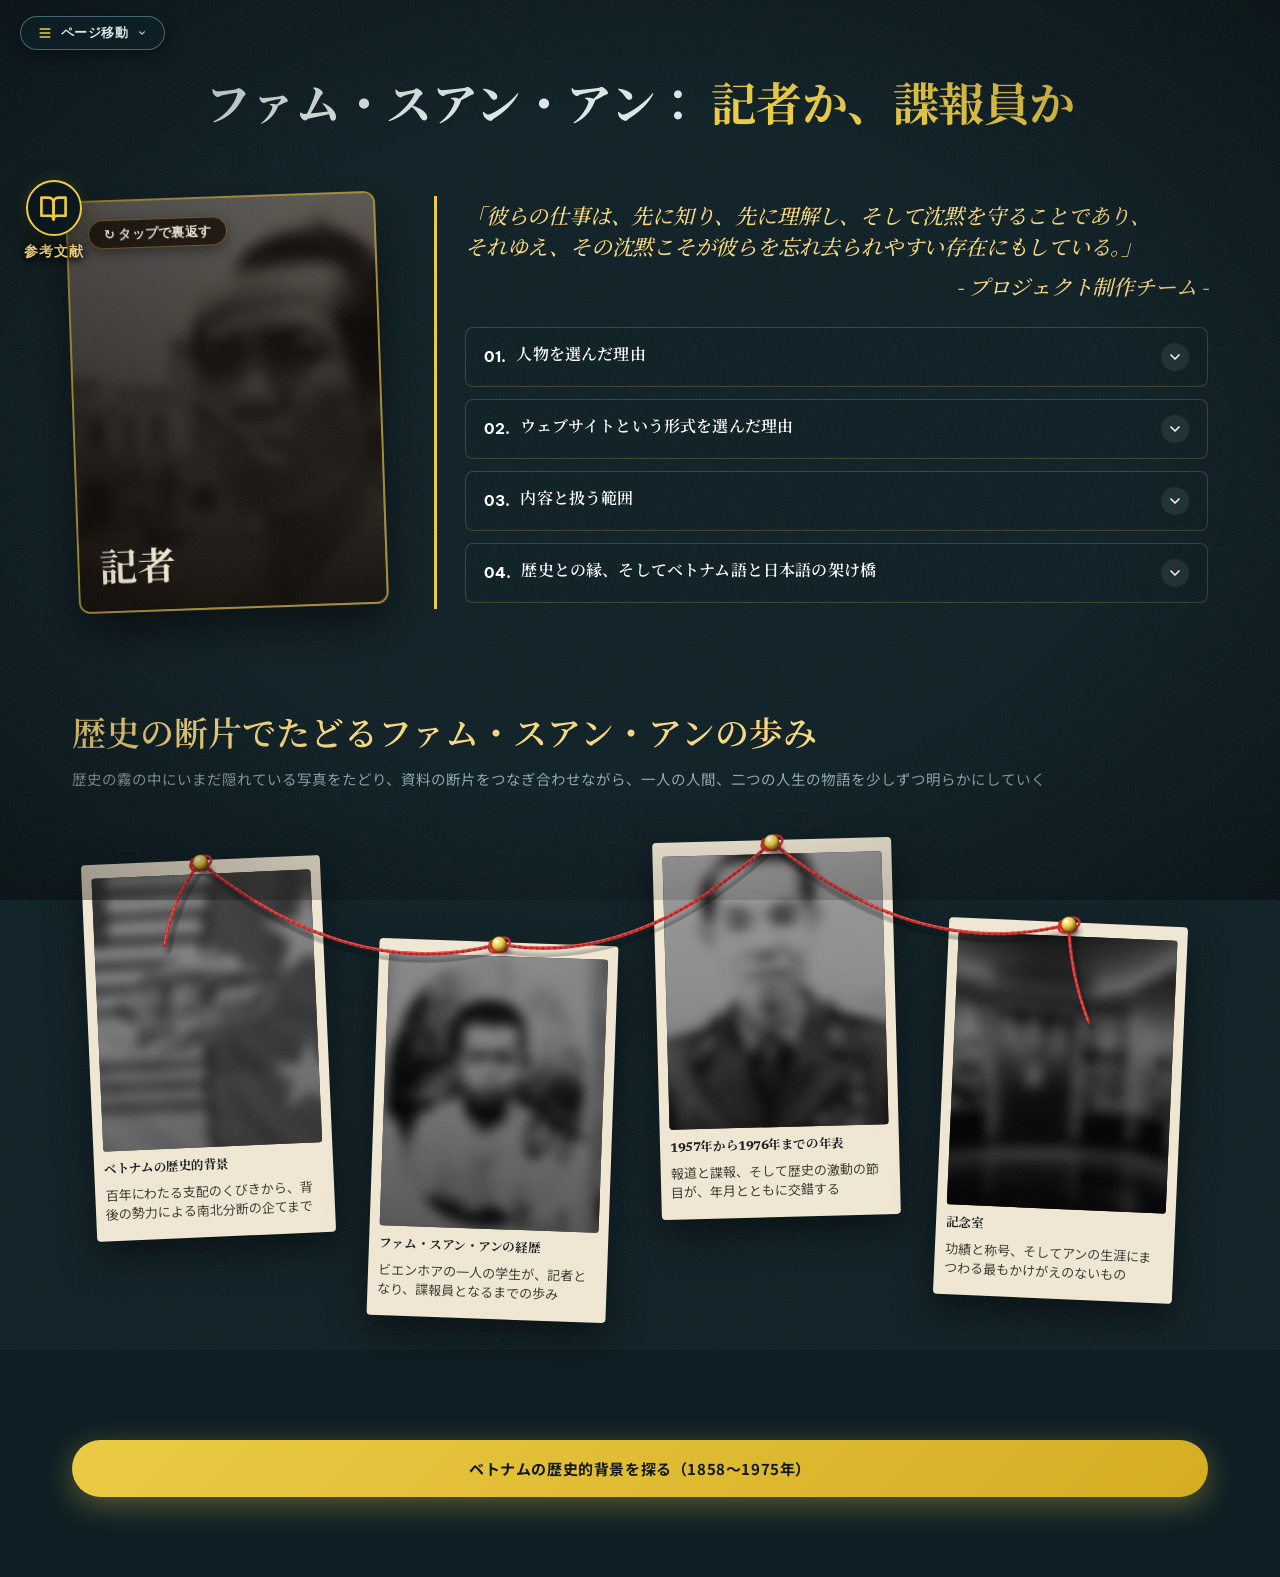
==== commit fe7834de: "sửa in nghiêng" ====
--- a/index.html
+++ b/index.html
@@ -1,4 +1,4 @@
-﻿<!DOCTYPE html>
+<!DOCTYPE html>
 <html lang="ja" class="lang-ja">
 
 <head>
@@ -325,8 +325,9 @@
       padding: 4px 0 6px 28px;
     }
 
-    .lead blockquote {
-      margin: 0 0 24px;
+    .lead blockquote,
+    .lead .quote-source {
+      margin: 0;
       font-family: var(--serif);
       font-style: italic;
       font-weight: 500;
@@ -336,7 +337,13 @@
       position: relative;
     }
 
-    .lead blockquote.typing::after {
+    .lead .quote-source {
+      margin: 8px 0 24px;
+      text-align: right;
+    }
+
+    .lead blockquote.typing::after,
+    .lead .quote-source.typing::after {
       content: "";
       display: inline-block;
       width: 2.5px;
@@ -861,6 +868,7 @@
     /* Trích dẫn các thứ dùng Noto Serif JP */
     html[lang=ja] blockquote,
     html[lang=ja] .lead blockquote,
+    html[lang=ja] .lead .quote-source,
     html[lang=ja] q,
     html[lang=ja] cite {
       font-family: "Noto Serif JP", "Newsreader", serif;
@@ -870,7 +878,8 @@
       word-break: normal;
     }
 
-    html[lang=ja] .lead blockquote {
+    html[lang=ja] .lead blockquote,
+    html[lang=ja] .lead .quote-source {
       font-size: clamp(16px, 1.8vw, 21px);
       line-height: 1.5;
       letter-spacing: -0.01em;
@@ -940,6 +949,7 @@
       .next,
       .card,
       .lead blockquote.typing::after,
+      .lead .quote-source.typing::after,
       body::after {
         transition: none !important;
         animation: none !important;
@@ -1050,6 +1060,8 @@
           <blockquote>「彼らの仕事は、先に知り、先に理解し、そして沈黙を守ることであり、
             それゆえ、その沈黙こそが彼らを忘れ去られやすい存在にもしている。」</blockquote>
 
+          <p class="quote-source" data-vi="- Nhóm tác giả của dự án -">- プロジェクト制作チーム -</p>
+
           <div class="lead-accordion" id="leadAccordion">
             <div class="acc-item">
               <button type="button" class="acc-trigger" aria-expanded="false">
@@ -1421,37 +1433,49 @@
       ja: '「彼らの仕事は、先に知り、先に理解し、そして沈黙を守ることであり、\nそれゆえ、その沈黙こそが彼らを忘れ去られやすい存在にもしている。」'
     };
 
+    var quoteSource = document.querySelector('.lead .quote-source');
+    var quoteSourceJa = quoteSource.textContent;
     var tw = null;
+    var cursorTimeout = null;
     function typeQuote(l) {
       if (!bq) return;
       clearInterval(tw);
-      bq.classList.remove('typing');
+      clearTimeout(cursorTimeout);
 
       var targetLang = l || (document.documentElement.lang === 'ja' ? 'ja' : 'vi');
-      var full = QUOTE_TEXTS[targetLang] || QUOTE_TEXTS.vi;
-
-      if (reduce) {
-        bq.textContent = full;
-        bq.style.minHeight = '';
-        return;
-      }
-
-      // Đặt trước nội dung để đo chiều cao cố định, tránh xô lệch layout
-      bq.style.minHeight = '';
-      bq.textContent = full;
-      var h = bq.offsetHeight;
-      bq.style.minHeight = h + 'px';
-      bq.textContent = '';
+      var quoteText = QUOTE_TEXTS[targetLang] || QUOTE_TEXTS.vi;
+      var sourceText = targetLang === 'ja' ? quoteSourceJa : quoteSource.dataset.vi;
+
+      [[bq, quoteText], [quoteSource, sourceText]].forEach(function (part) {
+        var el = part[0];
+        el.classList.remove('typing');
+        el.style.minHeight = '';
+        el.textContent = part[1];
+        if (!reduce) {
+          el.style.minHeight = el.offsetHeight + 'px';
+          el.textContent = '';
+        }
+      });
+
+      if (reduce) return;
+
+      var n = 0;
       bq.classList.add('typing');
-
-      var n = 0;
       tw = setInterval(function () {
         n++;
-        bq.textContent = full.slice(0, n);
-        if (n >= full.length) {
+        if (n <= quoteText.length) {
+          bq.textContent = quoteText.slice(0, n);
+          return;
+        }
+        if (n === quoteText.length + 1) {
+          bq.classList.remove('typing');
+          quoteSource.classList.add('typing');
+        }
+        quoteSource.textContent = sourceText.slice(0, n - quoteText.length);
+        if (n === quoteText.length + sourceText.length) {
           clearInterval(tw);
-          setTimeout(function () {
-            bq.classList.remove('typing');
+          cursorTimeout = setTimeout(function () {
+            quoteSource.classList.remove('typing');
           }, 1200);
         }
       }, 28);
--- a/css/references.css
+++ b/css/references.css
@@ -618,3 +618,16 @@
     padding: 6px 8px;
   }
 }
+
+/* Bibliography typography from Final RP. */
+.ref-list .ref-item {
+  font-family: "Times New Roman", serif;
+  font-size: 12pt;
+  font-weight: normal;
+}
+.ref-item .ref-content, .ref-item .ref-num {
+  font: inherit;
+}
+.ref-item .ref-content i {
+  font-style: italic;
+}
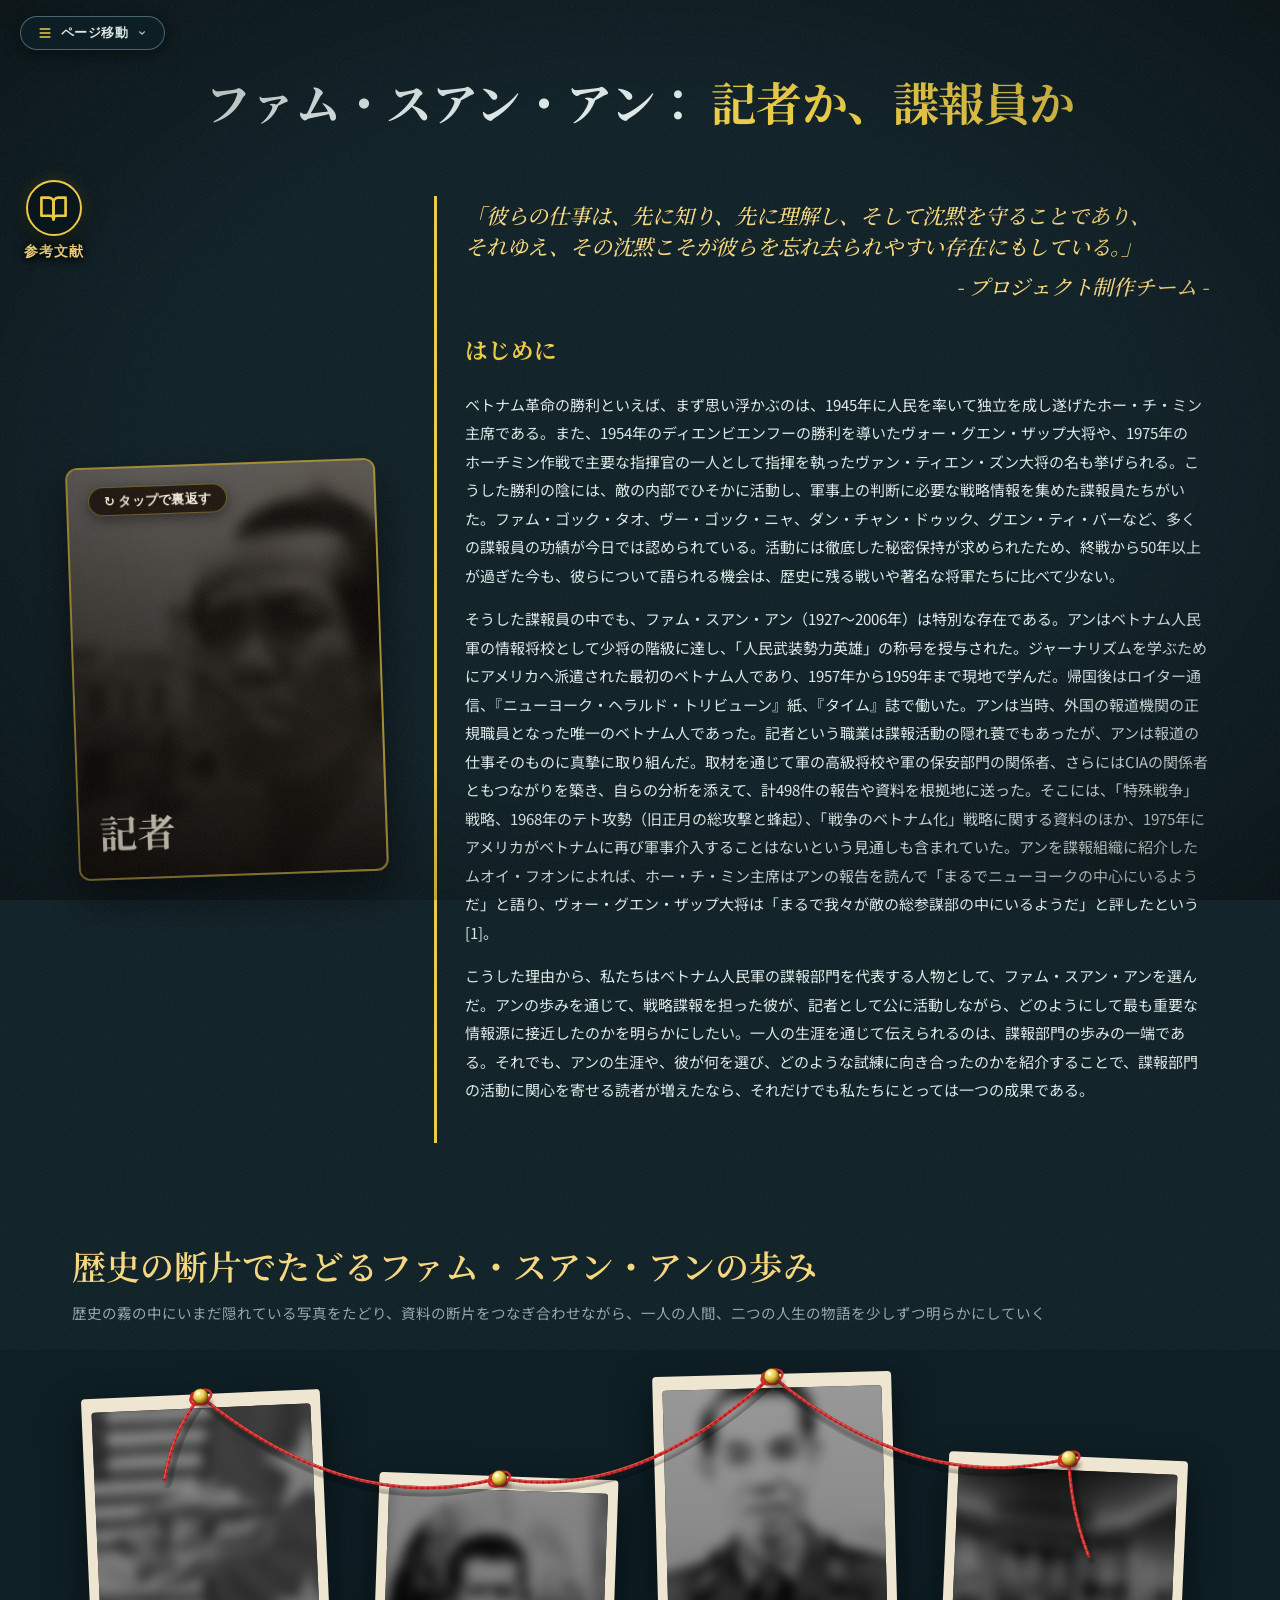
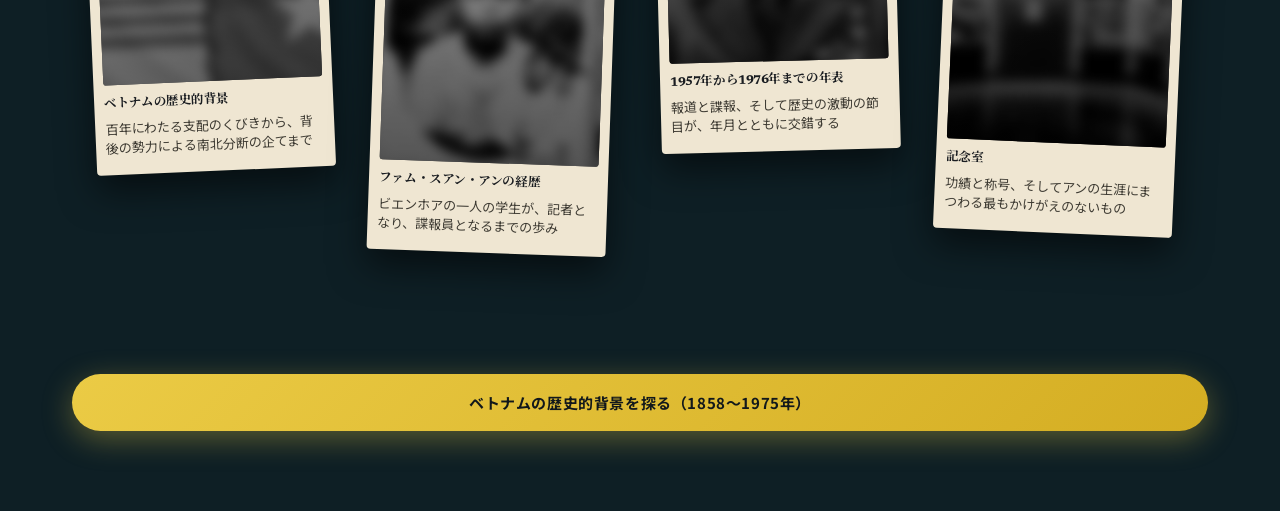
==== commit d71b37af: "Update index.html" ====
--- a/index.html
+++ b/index.html
@@ -176,7 +176,7 @@
       display: grid;
       grid-template-columns: 310px 1fr;
       gap: 52px;
-      align-items: start;
+      align-items: center;
       margin-top: 56px;
     }
 
@@ -361,6 +361,10 @@
     }
 
     /* Accordion Giới thiệu đề tài */
+    .foreword { margin-block: 2rem; text-align: start; }
+    .foreword h2 { color: var(--gold); }
+    .foreword p { margin-block: 1em; line-height: 1.9; }
+
     .lead-accordion {
       margin-top: 24px;
       display: flex;
@@ -1055,100 +1059,19 @@
           </div>
         </div>
 
-        <!-- Khối diễn giải đề tài (Dạng Accordion bấm mở) -->
+        <!-- Khối diễn giải đề tài -->
         <div class="lead">
           <blockquote>「彼らの仕事は、先に知り、先に理解し、そして沈黙を守ることであり、
             それゆえ、その沈黙こそが彼らを忘れ去られやすい存在にもしている。」</blockquote>
 
           <p class="quote-source" data-vi="- Nhóm tác giả của dự án -">- プロジェクト制作チーム -</p>
 
-          <div class="lead-accordion" id="leadAccordion">
-            <div class="acc-item">
-              <button type="button" class="acc-trigger" aria-expanded="false">
-                <h3 class="acc-heading"><b>01.</b> <span class="acc-title">人物を選んだ理由</span></h3>
-                <span class="acc-icon" aria-hidden="true">
-                  <svg viewBox="0 0 24 24" width="16" height="16" fill="none" stroke="currentColor" stroke-width="2.5"
-                    stroke-linecap="round" stroke-linejoin="round">
-                    <polyline points="6 9 12 15 18 9"></polyline>
-                  </svg>
-                </span>
-              </button>
-              <div class="acc-panel">
-                <div class="acc-panel-inner">
-                  <p>
-                    ベトナムの抗戦といえば、人々はディエンビエンフーの勝利のような輝かしい勝利や、ヴォー・グエン・ザップ大将のように歴史に名を刻んだ将軍たちを思い浮かべることが多い。しかし、それらの勝利を支えたものには、戦線の背後で人知れず活動した人々、すなわち諜報部門の<span
-                      style="white-space:nowrap">存在もあった。</span><br><br>調べ始めると、私たちは、これがあまり知られていない空白であり、そこにはファム・ゴック・タオ、ヴー・ゴック・ニャ、ダン・チャン・ドゥックなど、人生も名前もすべて闇の中に捧げた大勢の人々がいることに気づいた。その中でも、ファム・スアン・アンは、二つの顔を持つその生涯によって、私たちを特に強く<span
-                      style="white-space:nowrap">引きつけた。</span><br><br>ファム・スアン・アンは、498件の報告と戦略文書を根拠地に送った諜報員であると同時に、ロイター通信と『タイム』誌の優れた記者でもあった。まさにこの二つの役割を併せ持っていたことが、私たちのプロジェクトの<span
-                      style="white-space:nowrap">出発点となった [1]。</span>
-                  </p>
-                </div>
-              </div>
-            </div>
-
-            <div class="acc-item">
-              <button type="button" class="acc-trigger" aria-expanded="false">
-                <h3 class="acc-heading"><b>02.</b> <span class="acc-title">ウェブサイトという形式を選んだ理由</span></h3>
-                <span class="acc-icon" aria-hidden="true">
-                  <svg viewBox="0 0 24 24" width="16" height="16" fill="none" stroke="currentColor" stroke-width="2.5"
-                    stroke-linecap="round" stroke-linejoin="round">
-                    <polyline points="6 9 12 15 18 9"></polyline>
-                  </svg>
-                </span>
-              </button>
-              <div class="acc-panel">
-                <div class="acc-panel-inner">
-                  <p>
-                    ファム・スアン・アンの生涯は、ラリー・バーマンの『完璧なスパイ』、ジャン・クロード・ポモンティの『おとなしいベトナム人』、グエン・ティ・ゴック・ハイの『ファム・スアン・アン――名前のとおりに生きた男』をはじめ、多くの書籍や記事で語られてきた。そのため、私たちが関心を寄せたのは、それらの資料を新しい形でいかに読者にとって身近なものにするかということであった。<br><br>この方向性から、私たちは年表、写真、歴史資料を組み合わせたウェブサイトを作成した。節目を時系列に沿って並べることで、読者はアンの歩みを容易にたどることができ、同時に、記者としての活動、諜報任務、そしてベトナム史の激動との関係をはっきりと<span
-                      style="white-space:nowrap">見て取ることができる。</span>
-                  </p>
-                </div>
-              </div>
-            </div>
-
-            <div class="acc-item">
-              <button type="button" class="acc-trigger" aria-expanded="false">
-                <h3 class="acc-heading"><b>03.</b> <span class="acc-title">内容と扱う範囲</span></h3>
-                <span class="acc-icon" aria-hidden="true">
-                  <svg viewBox="0 0 24 24" width="16" height="16" fill="none" stroke="currentColor" stroke-width="2.5"
-                    stroke-linecap="round" stroke-linejoin="round">
-                    <polyline points="6 9 12 15 18 9"></polyline>
-                  </svg>
-                </span>
-              </button>
-              <div class="acc-panel">
-                <div class="acc-panel-inner">
-                  <p>
-                    このウェブサイトは、ベトナムの歴史的背景から始まり、ファム・スアン・アンの幼少期と1945年8月に革命に参加するという転機を経て、アメリカでのジャーナリズム留学に向けた準備と出発に至るまで、読者を<span
-                      style="white-space:nowrap">導いていく。</span><br><br>このウェブサイトの中心となるのは、アンが記者と諜報員という二つの顔を持って同時に活動し、やがて秘密活動の年月が幕を閉じ、諜報員としての正体が公になるまでの、1957～1976年の<span
-                      style="white-space:nowrap">時期である。</span><br><br>また、このウェブサイトでは、アンの戦功や功績、そして戦後の質素な暮らしについても紹介しており、読者が特別な活動の年月の背後にある人物像を、より全体的に<span
-                      style="white-space:nowrap">捉えられるようにしている。</span>
-                  </p>
-                </div>
-              </div>
-            </div>
-
-            <div class="acc-item">
-              <button type="button" class="acc-trigger" aria-expanded="false">
-                <h3 class="acc-heading"><b>04.</b> <span class="acc-title">歴史との縁、そしてベトナム語と日本語の架け橋</span></h3>
-                <span class="acc-icon" aria-hidden="true">
-                  <svg viewBox="0 0 24 24" width="16" height="16" fill="none" stroke="currentColor" stroke-width="2.5"
-                    stroke-linecap="round" stroke-linejoin="round">
-                    <polyline points="6 9 12 15 18 9"></polyline>
-                  </svg>
-                </span>
-              </button>
-              <div class="acc-panel">
-                <div class="acc-panel-inner">
-                  <p>
-                    このプロジェクトは、グエン・ティ・ゴック・ハイの著書『ファム・スアン・アン――名前のとおりに生きた男』を翻訳者の澁谷由紀が日本語に訳したものに、私たちが偶然出会ったという、特別な縁から始まった。そのことがきっかけとなり、私たちは大学の4年間学んできた日本語そのものを使って、その物語を新しい形で語り継ぎ、ベトナム民族の英雄を世界の人々に<span
-                      style="white-space:nowrap">紹介したいと考えるようになった。</span><br><br>さらに、これは私たちがファム・スアン・アンに、そしてより広くは、今日のベトナムに平和をもたらすために人知れず尽くし、犠牲となった世代の人々に、感謝の気持ちを表す方法でもある。私たちは、一つのウェブサイトでアンの生涯をすべて語り尽くすことはできず、闇の中に眠ったままの人々すべての名を挙げることもできないと<span
-                      style="white-space:nowrap">理解している。</span><br><br>しかし、読んだあとに、ファム・スアン・アンを知り、どのような人物であったかを理解し、その背後には人知れず生きた数多くの人々がいたことを心に留めてくれる人が一人でも増えたなら、それは私たちにとって<span
-                      style="white-space:nowrap">意義ある成功である。</span>
-                  </p>
-                </div>
-              </div>
-            </div>
-          </div>
+          <section class="foreword" lang="ja">
+            <h2>はじめに</h2>
+            <p>ベトナム革命の勝利といえば、まず思い浮かぶのは、1945年に人民を率いて独立を成し遂げたホー・チ・ミン主席である。また、1954年のディエンビエンフーの勝利を導いたヴォー・グエン・ザップ大将や、1975年のホーチミン作戦で主要な指揮官の一人として指揮を執ったヴァン・ティエン・ズン大将の名も挙げられる。こうした勝利の陰には、敵の内部でひそかに活動し、軍事上の判断に必要な戦略情報を集めた諜報員たちがいた。ファム・ゴック・タオ、ヴー・ゴック・ニャ、ダン・チャン・ドゥック、グエン・ティ・バーなど、多くの諜報員の功績が今日では認められている。活動には徹底した秘密保持が求められたため、終戦から50年以上が過ぎた今も、彼らについて語られる機会は、歴史に残る戦いや著名な将軍たちに比べて少ない。</p>
+            <p>そうした諜報員の中でも、ファム・スアン・アン（1927～2006年）は特別な存在である。アンはベトナム人民軍の情報将校として少将の階級に達し、「人民武装勢力英雄」の称号を授与された。ジャーナリズムを学ぶためにアメリカへ派遣された最初のベトナム人であり、1957年から1959年まで現地で学んだ。帰国後はロイター通信、『ニューヨーク・ヘラルド・トリビューン』紙、『タイム』誌で働いた。アンは当時、外国の報道機関の正規職員となった唯一のベトナム人であった。記者という職業は諜報活動の隠れ蓑でもあったが、アンは報道の仕事そのものに真摯に取り組んだ。取材を通じて軍の高級将校や軍の保安部門の関係者、さらにはCIAの関係者ともつながりを築き、自らの分析を添えて、計498件の報告や資料を根拠地に送った。そこには、「特殊戦争」戦略、1968年のテト攻勢（旧正月の総攻撃と蜂起）、「戦争のベトナム化」戦略に関する資料のほか、1975年にアメリカがベトナムに再び軍事介入することはないという見通しも含まれていた。アンを諜報組織に紹介したムオイ・フオンによれば、ホー・チ・ミン主席はアンの報告を読んで「まるでニューヨークの中心にいるようだ」と語り、ヴォー・グエン・ザップ大将は「まるで我々が敵の総参謀部の中にいるようだ」と評したという [1]。</p>
+            <p>こうした理由から、私たちはベトナム人民軍の諜報部門を代表する人物として、ファム・スアン・アンを選んだ。アンの歩みを通じて、戦略諜報を担った彼が、記者として公に活動しながら、どのようにして最も重要な情報源に接近したのかを明らかにしたい。一人の生涯を通じて伝えられるのは、諜報部門の歩みの一端である。それでも、アンの生涯や、彼が何を選び、どのような試練に向き合ったのかを紹介することで、諜報部門の活動に関心を寄せる読者が増えたなら、それだけでも私たちにとっては一つの成果である。</p>
+          </section>
         </div>
       </div>
     </header>
